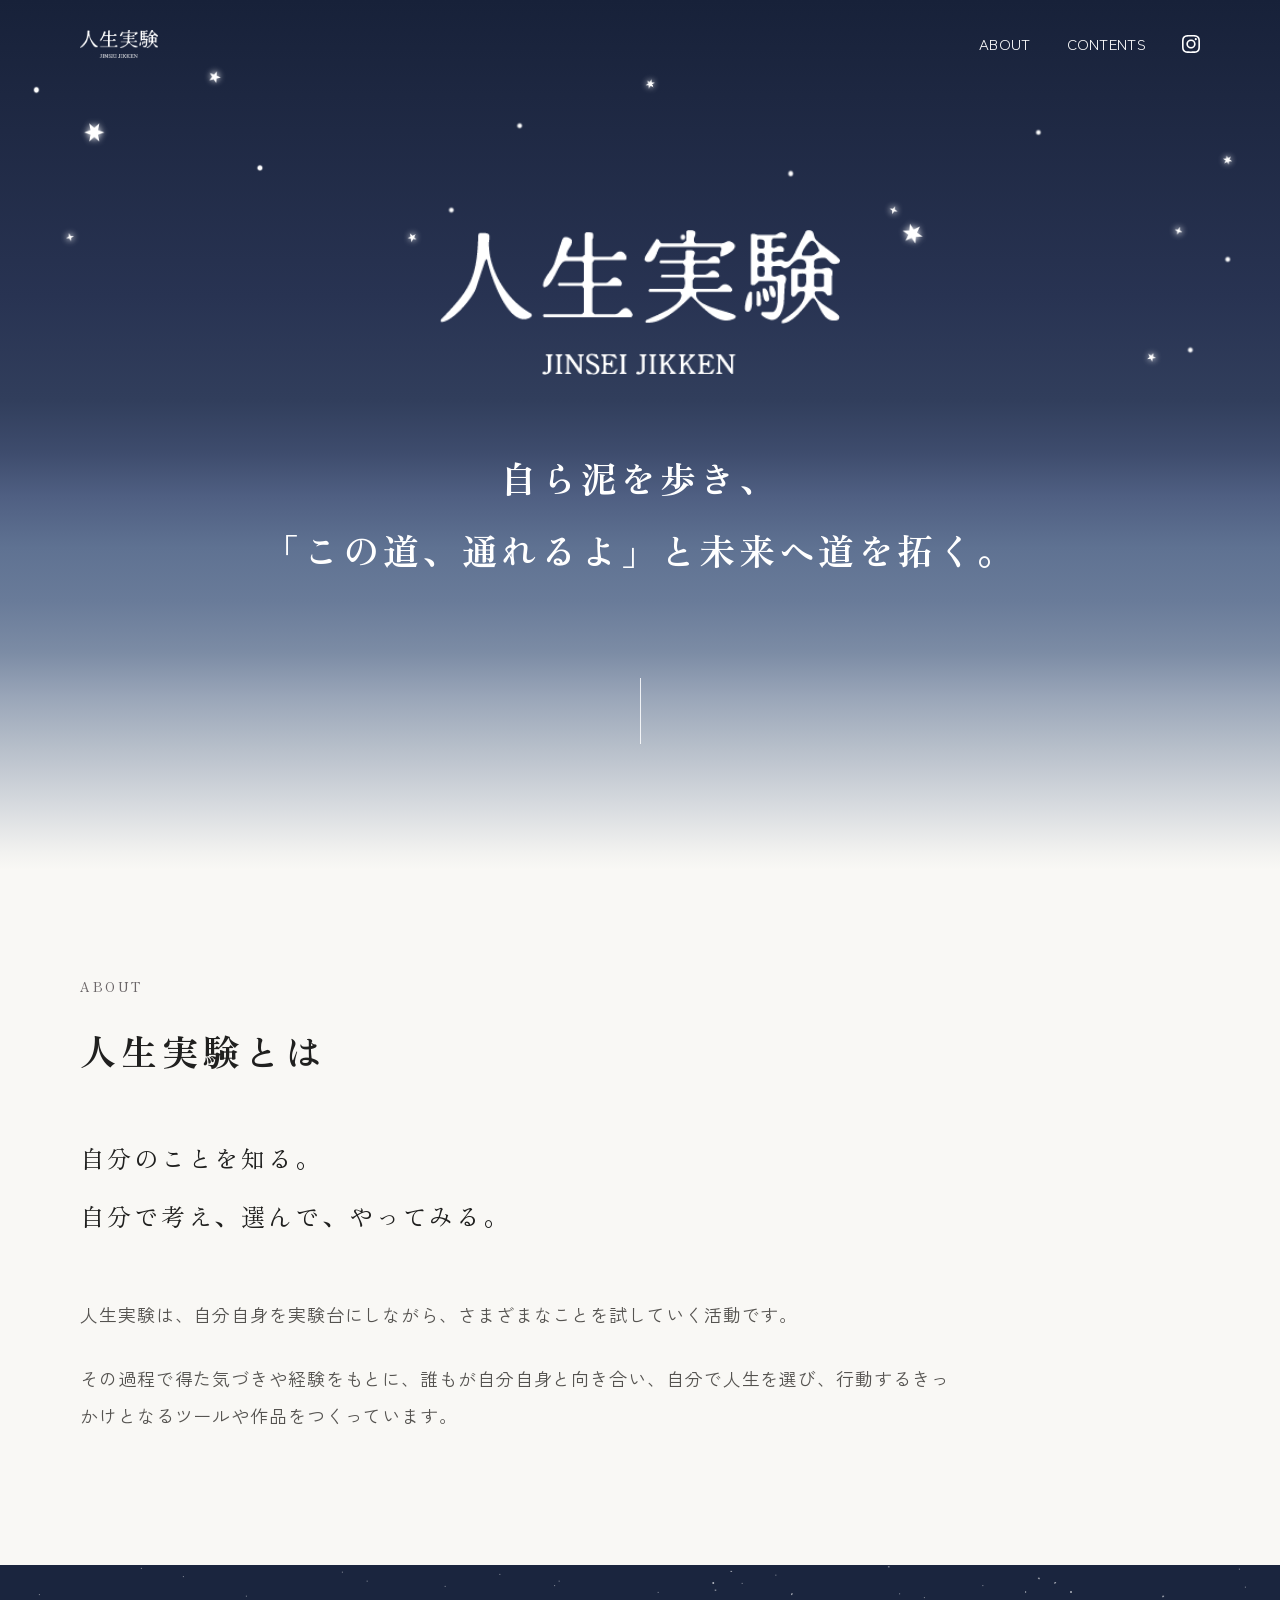
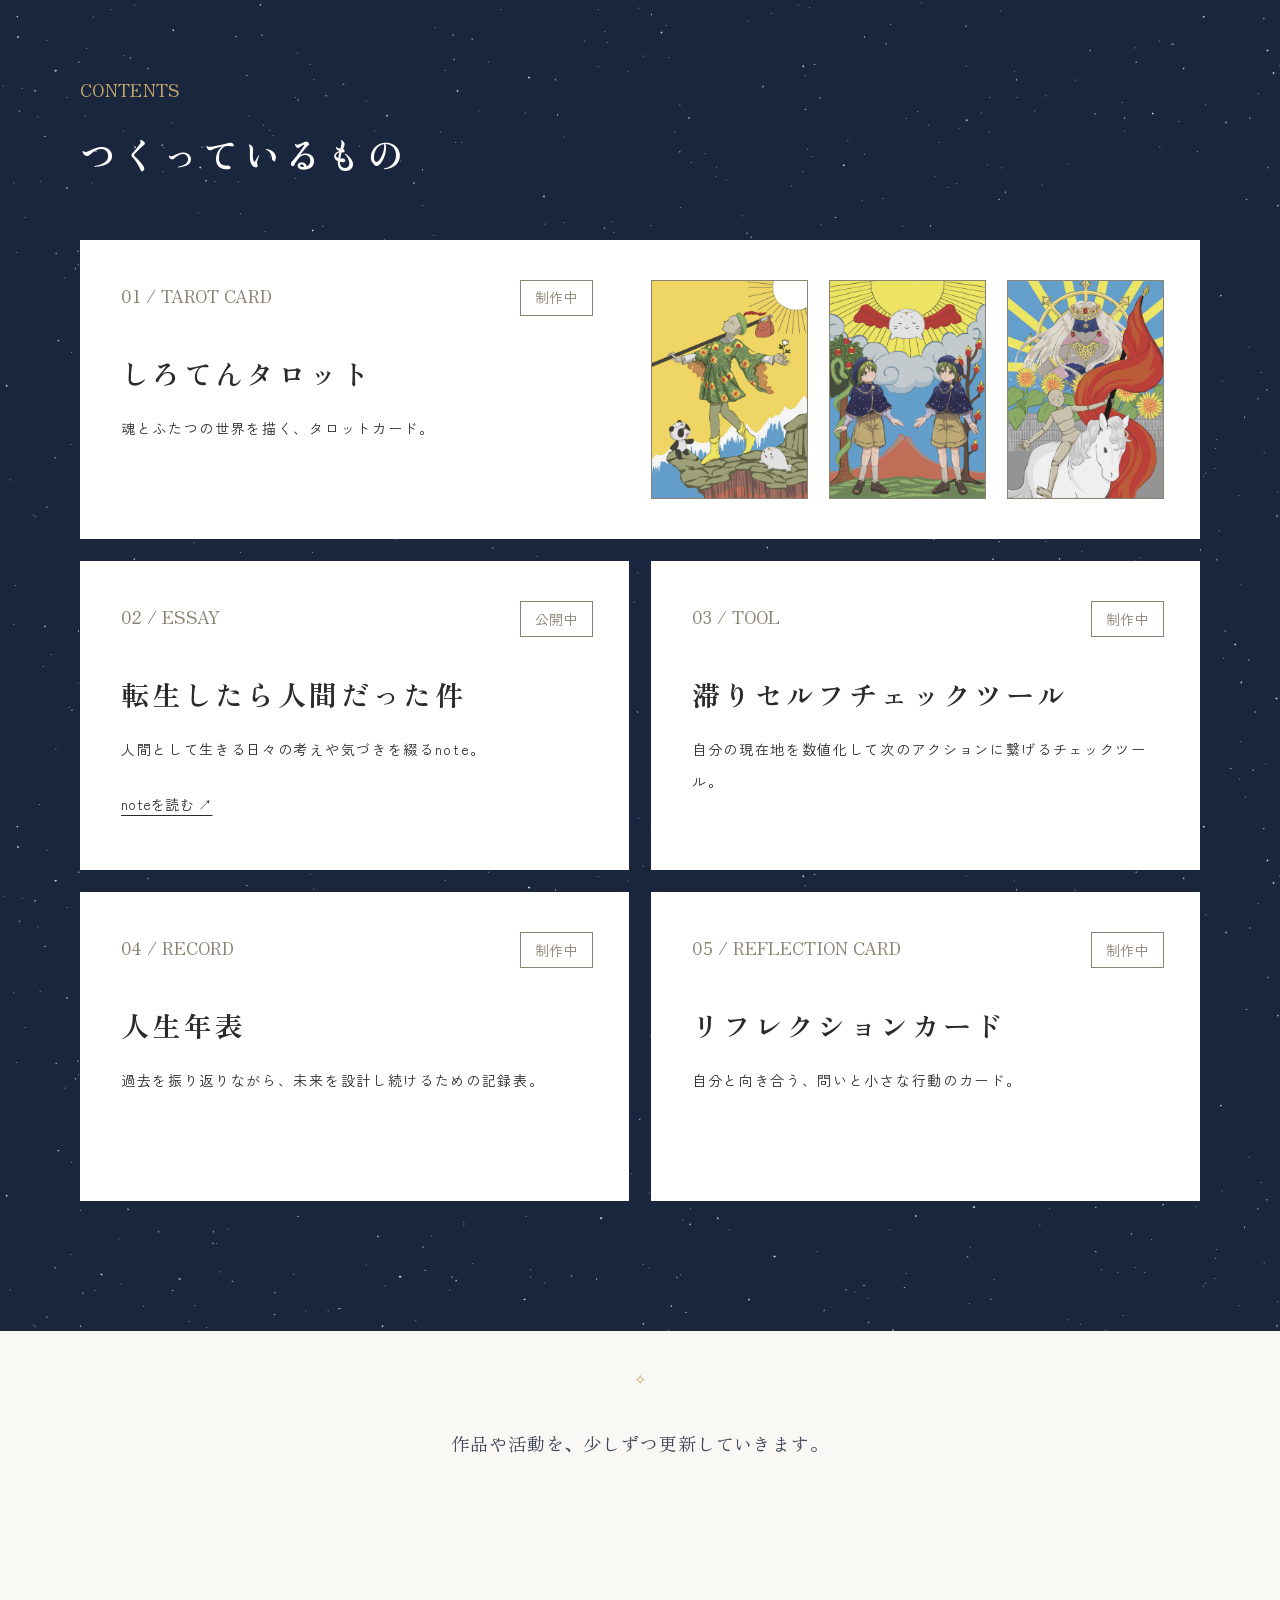
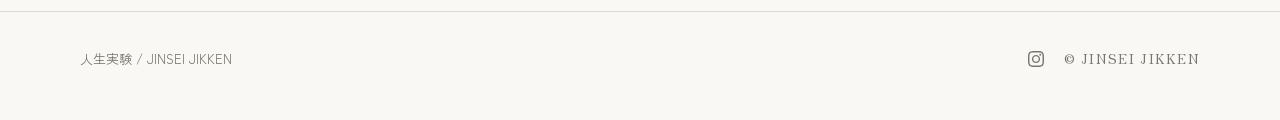
==== index.html @ 1bc79dfa "Add Instagram link to header nav and footer Co-Authored-By: Claude Opus 5.5 <noreply@anthropic.com>" ====
<!doctype html>
<html lang="ja">
<head>
  <meta charset="utf-8">
  <meta name="viewport" content="width=device-width, initial-scale=1">
  <meta name="description" content="人生実験。自ら泥を歩き、「この道、通れるよ」と未来へ道を拓く。自分自身を実験台に、人生を選び行動するきっかけとなる作品やツールを制作しています。">
  <meta name="theme-color" content="#172139">
  <title>人生実験 | JINSEI JIKKEN</title>
  <link rel="icon" type="image/png" href="assets/images/favicon.png">
  <link rel="preconnect" href="https://fonts.googleapis.com">
  <link rel="preconnect" href="https://fonts.gstatic.com" crossorigin>
  <link rel="stylesheet" href="https://fonts.googleapis.com/css2?family=Zen+Kaku+Gothic+New:wght@400;500&family=Zen+Old+Mincho:wght@400;500;600;700&display=swap">
  <link rel="stylesheet" href="assets/css/style.css">
</head>
<body>
  <!-- 1. HERO：星空背景・正式ロゴ・ミッション・ナビゲーション -->
  <header class="hero" id="top">
    <div class="wrap nav">
      <a class="brand" href="#top"><img src="assets/images/logo/jinseijikken-logo_w.png" alt="人生実験" width="367" height="133"></a>
      <nav class="navlinks" aria-label="メインナビゲーション">
        <a href="#about">ABOUT</a>
        <a href="#contents">CONTENTS</a>
        <a class="sns" href="https://www.instagram.com/jinsei_jikken/" target="_blank" rel="noopener noreferrer" aria-label="Instagram"><span class="sns-icon" aria-hidden="true"></span></a>
      </nav>
    </div>
    <div class="wrap hero-body">
      <img class="hero-logo" src="assets/images/logo/jinseijikken-logo_w.png" alt="人生実験 JINSEI JIKKEN" width="367" height="133">
      <h1 class="mission">自ら泥を歩き、<br><span class="nobr">「この道、通れるよ」と</span><span class="nobr">未来へ道を拓く。</span></h1>
      <span class="hero-mark" aria-hidden="true"></span>
    </div>
  </header>

  <main>
    <!-- 2. ABOUT -->
    <section id="about" class="section about">
      <div class="wrap">
        <p class="eyebrow">ABOUT</p>
        <h2 class="section-title">人生実験とは</h2>
        <div class="about-text">
          <p class="lead">自分のことを知る。<br>自分で考え、選んで、やってみる。</p>
          <p>人生実験は、自分自身を実験台にしながら、さまざまなことを試していく活動です。</p>
          <p>その過程で得た気づきや経験をもとに、誰もが自分自身と向き合い、自分で人生を選び、行動するきっかけとなるツールや作品をつくっています。</p>
        </div>
      </div>
    </section>

    <!-- 3. CONTENTS：作品5件 -->
    <section id="contents" class="section contents">
      <div class="wrap">
        <p class="eyebrow">CONTENTS</p>
        <h2 class="section-title">つくっているもの</h2>
        <div class="works">
          <article class="work feature">
            <div class="work-body">
              <div class="work-top"><span class="num">01 / TAROT CARD</span><span class="status">制作中</span></div>
              <h3>しろてんタロット</h3>
              <p>魂とふたつの世界を描く、タロットカード。</p>
            </div>
            <!-- タロット画像：未配置の画像は枠ごと非表示 -->
            <div class="tarot-gallery">
              <figure class="tarot"><img src="assets/images/tarot/tarot-01.webp" alt="しろてんタロット カード1" width="868" height="1213" loading="lazy" onerror="this.parentElement.hidden=true"></figure>
              <figure class="tarot"><img src="assets/images/tarot/tarot-02.webp" alt="しろてんタロット カード2" width="868" height="1213" loading="lazy" onerror="this.parentElement.hidden=true"></figure>
              <figure class="tarot"><img src="assets/images/tarot/tarot-03.webp" alt="しろてんタロット カード3" width="868" height="1213" loading="lazy" onerror="this.parentElement.hidden=true"></figure>
            </div>
          </article>
          <article class="work">
            <div class="work-top"><span class="num">02 / ESSAY</span><span class="status">公開中</span></div>
            <h3>転生したら人間だった件</h3>
            <p>人間として生きる日々の考えや気づきを綴るnote。</p>
            <a class="more" href="https://note.com/jinsei_jikken" target="_blank" rel="noopener noreferrer">noteを読む ↗</a>
          </article>
          <article class="work">
            <div class="work-top"><span class="num">03 / TOOL</span><span class="status">制作中</span></div>
            <h3>滞りセルフチェックツール</h3>
            <p>自分の現在地を数値化して次のアクションに繋げるチェックツール。</p>
          </article>
          <article class="work">
            <div class="work-top"><span class="num">04 / RECORD</span><span class="status">制作中</span></div>
            <h3>人生年表</h3>
            <p>過去を振り返りながら、未来を設計し続けるための記録表。</p>
          </article>
          <article class="work">
            <div class="work-top"><span class="num">05 / REFLECTION CARD</span><span class="status">制作中</span></div>
            <h3>リフレクションカード</h3>
            <p>自分と向き合う、問いと小さな行動のカード。</p>
          </article>
        </div>
      </div>
    </section>

    <!-- 4. END MESSAGE -->
    <section class="closing" aria-label="更新メッセージ">
      <div class="wrap">
        <span class="closing-mark" aria-hidden="true">✧</span>
        <p>作品や活動を、少しずつ更新していきます。</p>
      </div>
    </section>
  </main>

  <!-- 5. FOOTER -->
  <footer class="footer">
    <div class="wrap footer-inner">
      <span>人生実験 / JINSEI JIKKEN</span>
      <div class="footer-end">
        <a class="sns" href="https://www.instagram.com/jinsei_jikken/" target="_blank" rel="noopener noreferrer" aria-label="Instagram"><span class="sns-icon" aria-hidden="true"></span></a>
        <small>© JINSEI JIKKEN</small>
      </div>
    </div>
  </footer>
</body>
</html>
---- assets/css/style.css ----
/* =========================================================
   人生実験 / JINSEI JIKKEN
   デザインの正：docs/design-pc.png（1920px幅 @2x）
   PC版の寸法はカンプからの実測値
   ========================================================= */

:root {
  --ink: #20201f;
  --text: #2b2b2b;
  --body: #555350;
  --muted: #6b6668;
  --label: #8a8273;
  --gold: #c7aa6b;
  --line: #dcd9d2;
  --paper: #f9f8f5;
  --white: #fff;
  --night: #172139;
  --contents-bg: #1a253e;
  --serif: "Zen Old Mincho", "Yu Mincho", "YuMincho", "Hiragino Mincho ProN", serif;
  --sans: "Zen Kaku Gothic New", "Hiragino Kaku Gothic ProN", "Yu Gothic", "YuGothic", sans-serif;
  --roman: "Zen Old Mincho", Georgia, serif;
}

/* ---------- Base ---------- */
*, *::before, *::after { box-sizing: border-box; }
[hidden] { display: none !important; }
html { scroll-behavior: smooth; }
body {
  margin: 0;
  background: var(--paper);
  color: var(--ink);
  font-family: var(--sans);
  font-size: 16px;
  line-height: 1.95;
}
img { max-width: 100%; height: auto; }
a { color: inherit; }
a:focus-visible { outline: 2px solid #777; outline-offset: 5px; }
.wrap { width: min(100% - 48px, 1120px); margin-inline: auto; }
.nobr { display: inline-block; }

/* ---------- 1. HERO ---------- */
.hero {
  color: var(--white);
  background:
    url("../images/bg/stars-b.png") center 52px / max(95%, 1100px) auto no-repeat,
    linear-gradient(180deg,
      #172139 0%,
      #1d2741 11%,
      #283352 34%,
      #313e5c 46%,
      #3e4c6d 52%,
      #4f5f82 57%,
      #5f7292 63%,
      #697b99 69%,
      #7c8ca5 75%,
      #99a5b8 80%,
      #b7bfca 86%,
      #d4d8dd 92%,
      #f2f2f0 98%,
      var(--paper) 100%);
}
.hero a:focus-visible { outline-color: var(--white); }

.nav {
  display: flex;
  justify-content: space-between;
  align-items: center;
  gap: 16px;
  min-height: 88px;
}
.brand { display: block; line-height: 0; }
.brand img { width: 78px; }
.navlinks { display: flex; align-items: center; gap: 36px; }
.navlinks a {
  font-size: 15px;
  letter-spacing: .02em;
  text-decoration: none;
}
.navlinks a:hover { text-decoration: underline; text-underline-offset: 6px; }

/* Instagram：黒のグリフSVGをマスクにして文字色（currentColor）で塗る。未配置時は何も表示されない */
.sns { display: inline-flex; align-items: center; line-height: 0; }
.sns:hover { opacity: .65; }
.sns-icon {
  display: block;
  width: 18px;
  height: 18px;
  background-color: currentColor;
  -webkit-mask: url("../images/Instagram_Glyph_Black.svg") center / contain no-repeat;
  mask: url("../images/Instagram_Glyph_Black.svg") center / contain no-repeat;
}

.hero-body { text-align: center; padding: 142px 0 126px; }
.hero-logo {
  display: block;
  width: 400px;
  margin: 0 auto 66px;
}
.mission {
  margin: 0;
  font-family: var(--serif);
  font-size: 36px;
  font-weight: 700;
  line-height: 2;
  letter-spacing: .1em;
}
.hero-mark {
  display: block;
  width: 1px;
  height: 66px;
  margin: 93px auto 0;
  background: rgba(255, 255, 255, .85);
}

/* ---------- Section common ---------- */
.section-title {
  margin: 0;
  font-family: var(--serif);
  font-size: 36px;
  font-weight: 700;
  line-height: 1.5;
  letter-spacing: .14em;
}

/* ---------- 2. ABOUT ---------- */
.about { padding: 110px 0 131px; }
.about .eyebrow {
  margin: 0 0 30px;
  font-family: var(--roman);
  font-size: 13px;
  line-height: 1;
  letter-spacing: .2em;
  color: var(--muted);
}
.about-text { max-width: 880px; margin-top: 52px; }
.about-text p {
  margin: 0 0 27px;
  font-size: 18px;
  line-height: 2.05;
  letter-spacing: .05em;
  color: var(--body);
}
.about-text p:last-child { margin-bottom: 0; }
.about-text .lead {
  margin-bottom: 52px;
  font-family: var(--serif);
  font-size: 24px;
  line-height: 2.4;
  letter-spacing: .12em;
  color: var(--ink);
}

/* ---------- 3. CONTENTS ---------- */
.contents {
  padding: 116px 0 130px;
  color: var(--white);
  background: url("../images/bg/stars.png") left top / 1440px auto repeat, var(--contents-bg);
}
.contents .eyebrow {
  margin: 0 0 28px;
  font-family: var(--roman);
  font-size: 17px;
  line-height: 1;
  letter-spacing: .02em;
  color: var(--gold);
}
.works {
  display: grid;
  grid-template-columns: repeat(2, minmax(0, 1fr));
  gap: 22px;
  margin-top: 60px;
}
.work {
  display: flex;
  flex-direction: column;
  align-items: flex-start;
  min-height: 309px;
  padding: 40px 36px 40px 41px;
  background: var(--white);
  color: var(--text);
}
.work-top {
  display: flex;
  justify-content: space-between;
  align-items: flex-start;
  gap: 12px;
  width: 100%;
}
.num {
  padding-top: 4px;
  font-family: var(--roman);
  font-size: 17px;
  line-height: 1.4;
  color: var(--label);
}
.status {
  flex-shrink: 0;
  display: inline-flex;
  align-items: center;
  justify-content: center;
  width: 73px;
  height: 36px;
  border: 1px solid var(--label);
  font-size: 14px;
  letter-spacing: .04em;
  color: var(--label);
}
.work h3 {
  margin: 36px 0 18px;
  font-family: var(--serif);
  font-size: 28px;
  font-weight: 700;
  line-height: 1.5;
  letter-spacing: .12em;
  color: var(--text);
}
.work p {
  margin: 0;
  font-size: 14px;
  line-height: 2.3;
  letter-spacing: .12em;
}
.work .more {
  display: inline-block;
  margin-top: 26px;
  font-size: 14px;
  letter-spacing: .02em;
  text-underline-offset: 5px;
}
.work .more:hover { opacity: .65; }

/* 01 しろてんタロット：テキスト＋タロット3枚 */
.work.feature {
  grid-column: 1 / -1;
  flex-direction: row;
  align-items: flex-start;
  gap: 58px;
  min-height: 0;
}
.work-body { flex: 1 1 auto; min-width: 0; max-width: 472px; }
.tarot-gallery {
  display: grid;
  grid-template-columns: repeat(3, 157px);
  gap: 21px;
  margin-left: auto;
}
.tarot-gallery:not(:has(.tarot:not([hidden]))) { display: none; }
.tarot { margin: 0; }
.tarot img {
  display: block;
  width: 100%;
  aspect-ratio: 868 / 1213;
  object-fit: cover;
  border: 1px solid var(--label);
}

/* ---------- 4. END MESSAGE ---------- */
.closing { padding: 40px 0 150px; text-align: center; }
.closing-mark {
  display: block;
  font-size: 15px;
  line-height: 1;
  color: var(--gold);
}
.closing p {
  margin: 40px 0 0;
  font-family: var(--serif);
  font-size: 18px;
  letter-spacing: .05em;
  color: #3f4356;
}

/* ---------- 5. FOOTER ---------- */
.footer { padding: 34px 0 48px; border-top: 1px solid var(--line); }
.footer-inner {
  display: flex;
  justify-content: space-between;
  align-items: center;
  gap: 15px;
  font-size: 13px;
  color: #7a766f;
}
.footer-inner small {
  font-family: var(--roman);
  font-size: inherit;
  letter-spacing: .1em;
}
.footer-end { display: flex; align-items: center; gap: 20px; }
.footer-end .sns-icon { width: 16px; height: 16px; }

/* ---------- Tablet ---------- */
@media (max-width: 1000px) {
  .hero-body { padding: 110px 0 100px; }
  .hero-logo { width: 340px; margin-bottom: 52px; }
  .mission { font-size: 28px; }
  .hero-mark { margin-top: 70px; }
  .work { padding: 34px 30px; }
  .num { font-size: 15px; }
  .work h3 { font-size: 21px; letter-spacing: .06em; }
  .work.feature { flex-direction: column; gap: 32px; }
  .work-body { max-width: none; width: 100%; }
  .tarot-gallery {
    grid-template-columns: repeat(3, minmax(0, 1fr));
    width: 100%;
    max-width: 520px;
    margin-left: 0;
  }
}

/* ---------- Smartphone ---------- */
@media (max-width: 640px) {
  body { font-size: 15px; }
  .wrap { width: min(100% - 36px, 1120px); }
  .nav { min-height: 68px; }
  .brand img { width: 66px; }
  .navlinks { gap: 20px; }
  .navlinks a { font-size: 13px; }
  .hero { background-size: 760px auto, auto; background-position: center 36px, 0 0; }
  .hero-body { padding: 72px 0 80px; }
  .hero-logo { width: min(260px, 72%); margin-bottom: 40px; }
  .mission { font-size: 19px; line-height: 2.1; letter-spacing: .1em; }
  .hero-mark { height: 52px; margin-top: 48px; }
  .section-title { font-size: 26px; letter-spacing: .1em; }
  .about { padding: 76px 0 96px; }
  .about .eyebrow { margin-bottom: 20px; }
  .about-text { margin-top: 40px; }
  .about-text p { font-size: 15px; letter-spacing: .06em; }
  .about-text .lead { margin-bottom: 36px; font-size: 18px; line-height: 2.2; letter-spacing: .08em; }
  .contents { padding: 76px 0 88px; background-size: 960px auto, auto; }
  .contents .eyebrow { margin-bottom: 20px; font-size: 15px; }
  .works { grid-template-columns: 1fr; gap: 16px; margin-top: 40px; }
  .work { min-height: 0; padding: 28px 24px 32px; }
  .num { font-size: 15px; }
  .status { width: 64px; height: 32px; font-size: 13px; }
  .work h3 { margin: 26px 0 12px; font-size: 21px; letter-spacing: .06em; }
  .work p { font-size: 13px; line-height: 2.1; letter-spacing: .06em; }
  .work.feature { gap: 24px; }
  .tarot-gallery { gap: 10px; max-width: none; }
  .closing { padding: 36px 0 96px; }
  .closing p { margin-top: 28px; font-size: 16px; }
  .footer { padding: 26px 0 36px; }
  .footer-inner { flex-direction: column; align-items: flex-start; gap: 4px; font-size: 12px; }}

@media (prefers-reduced-motion: reduce) {
  html { scroll-behavior: auto; }
}
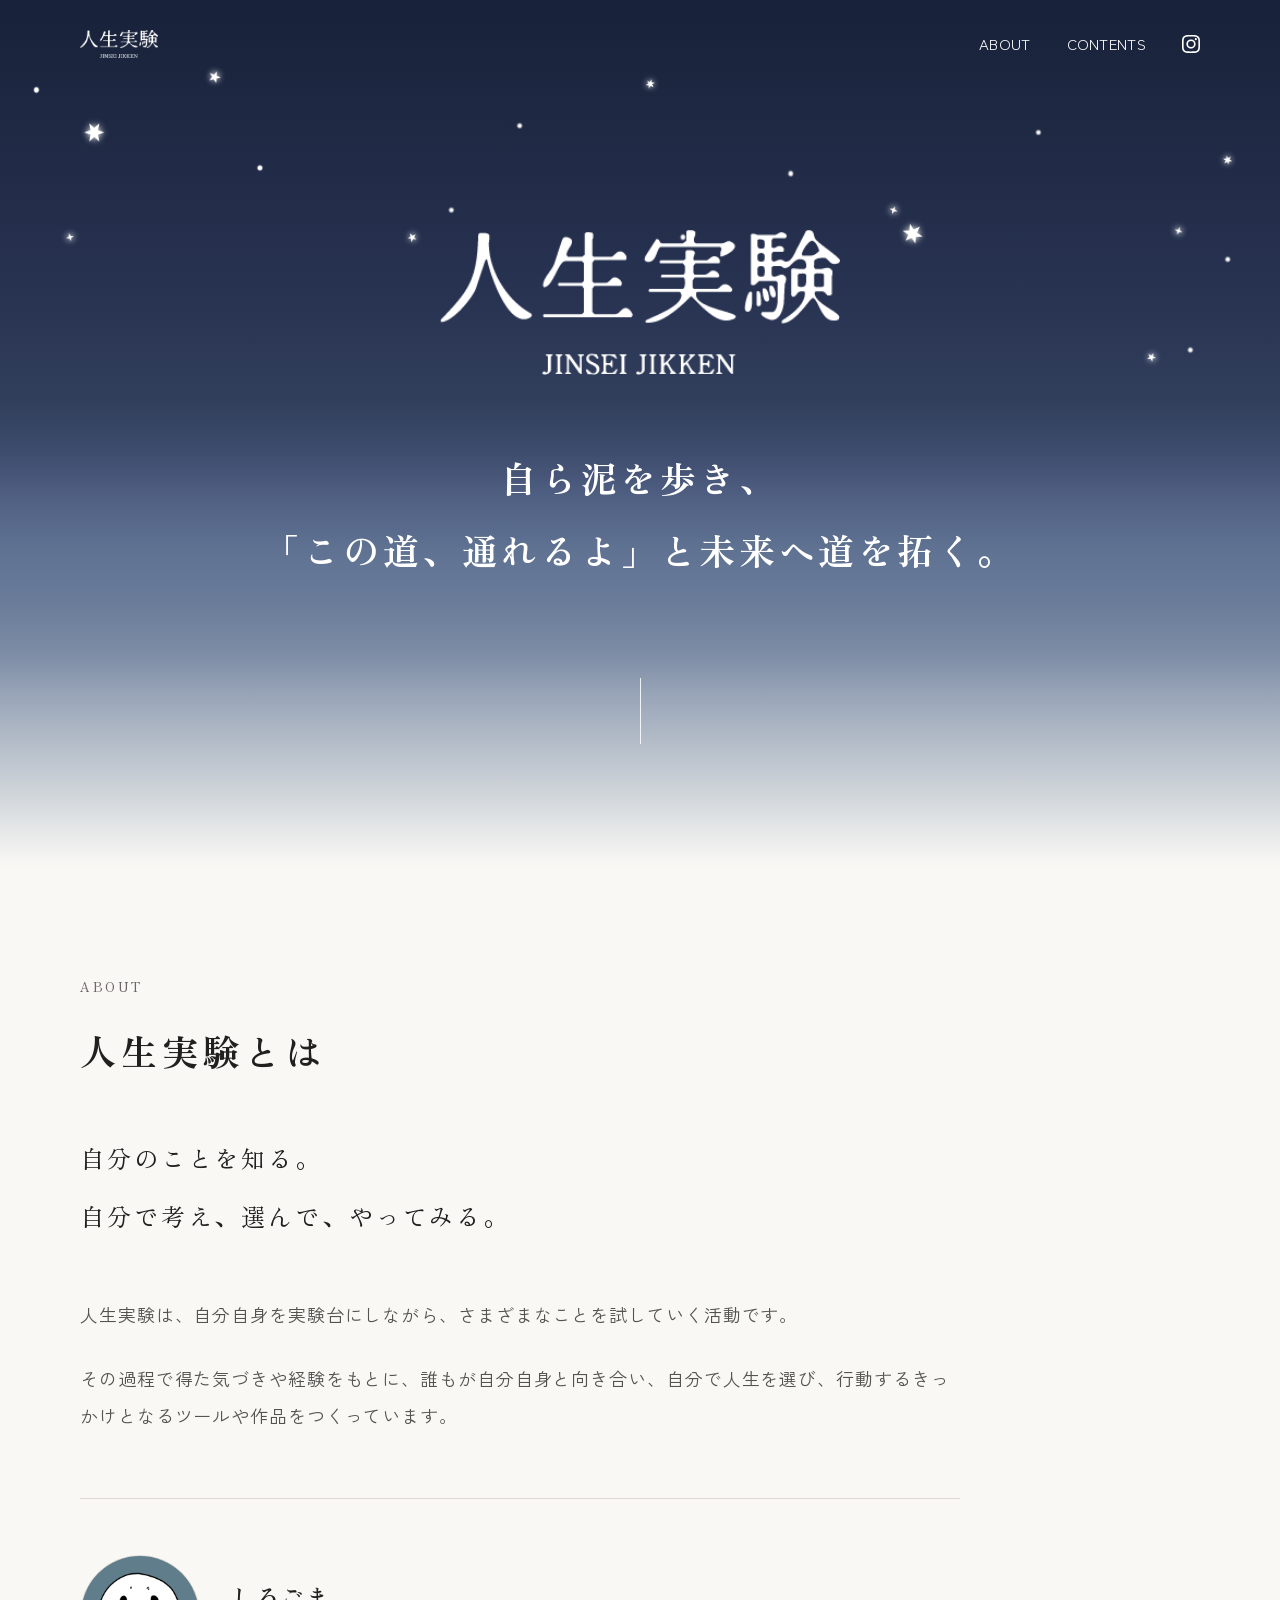
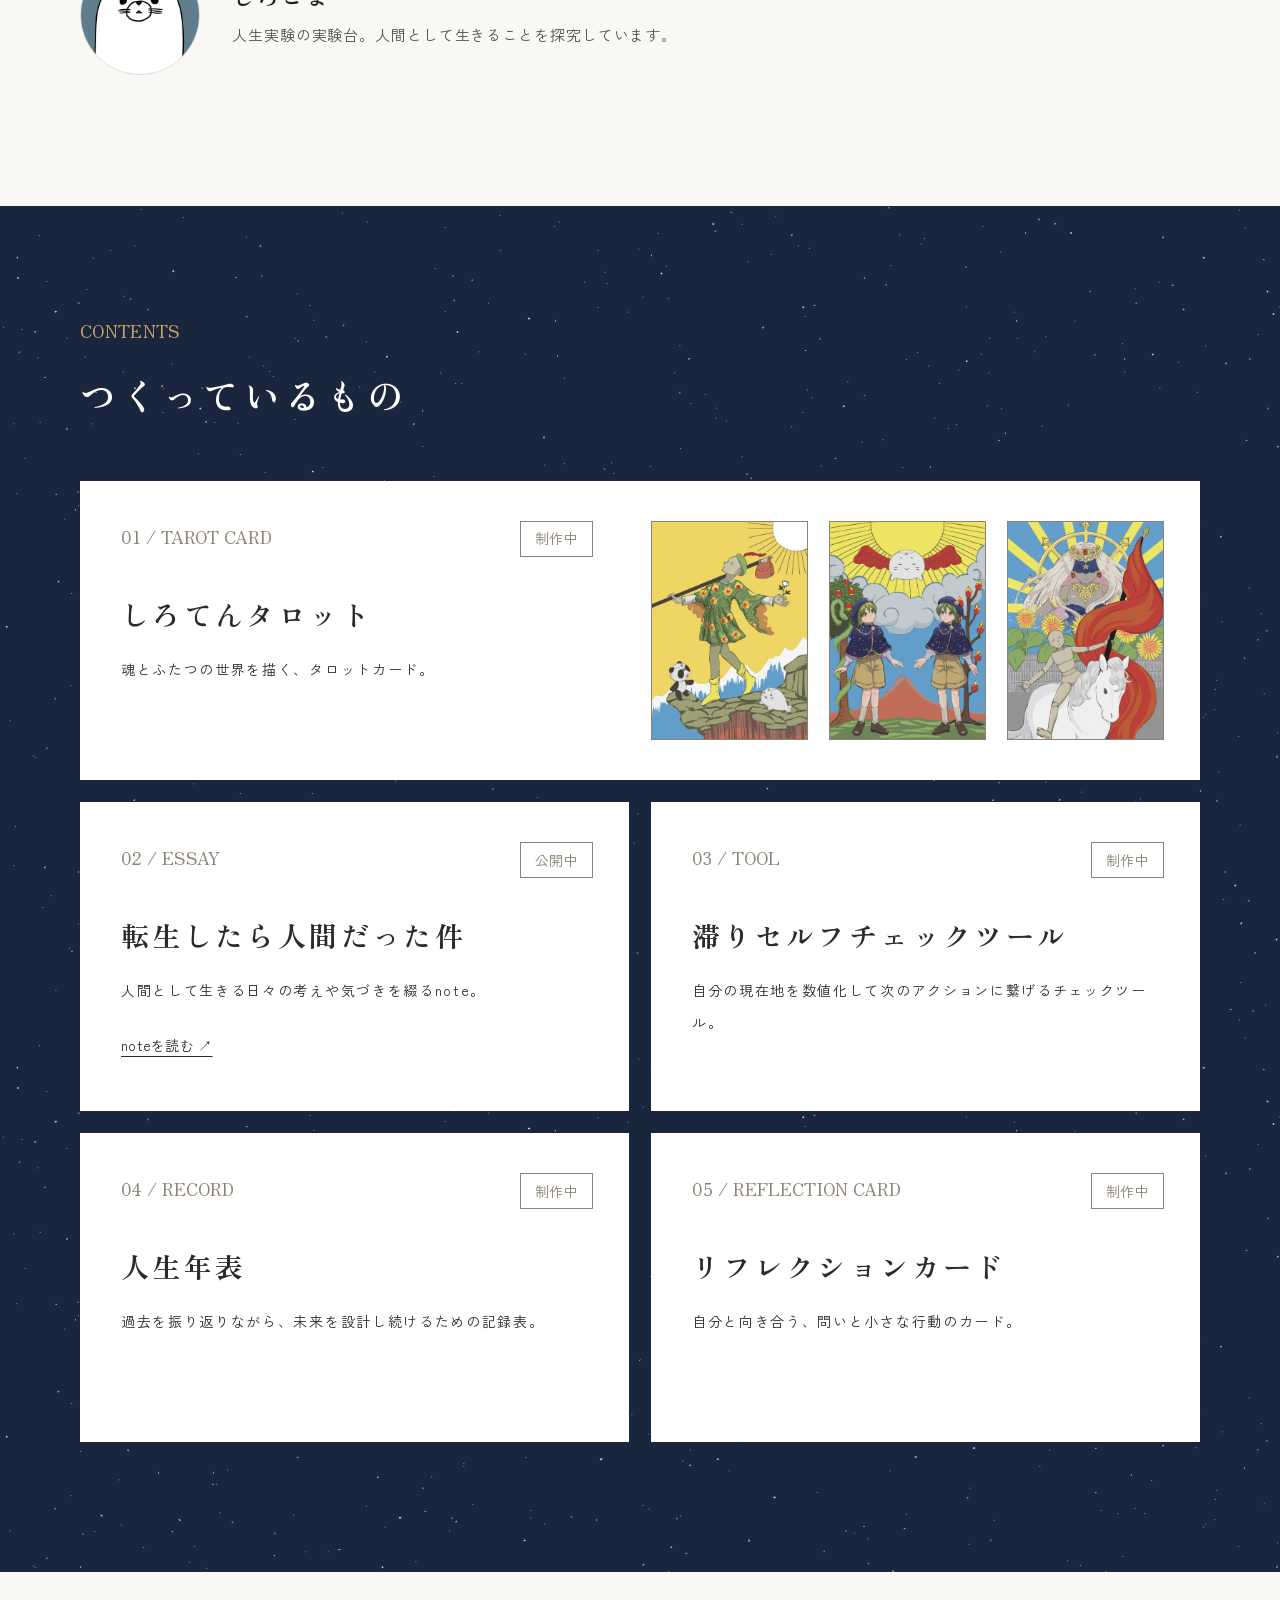
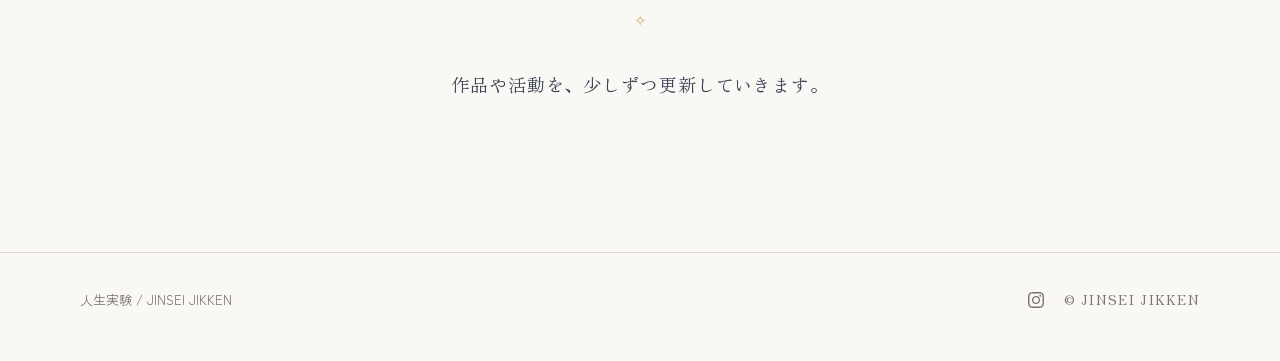
==== commit 5356a527: "Add profile (shirogoma) below ABOUT text Co-Authored-By: Claude Opus 5.5 <noreply@anthropic.com>" ====
--- a/index.html
+++ b/index.html
@@ -40,6 +40,14 @@
           <p class="lead">自分のことを知る。<br>自分で考え、選んで、やってみる。</p>
           <p>人生実験は、自分自身を実験台にしながら、さまざまなことを試していく活動です。</p>
           <p>その過程で得た気づきや経験をもとに、誰もが自分自身と向き合い、自分で人生を選び、行動するきっかけとなるツールや作品をつくっています。</p>
+        </div>
+        <!-- プロフィール：画像が未配置の場合は画像だけ非表示 -->
+        <div class="profile">
+          <img class="profile-icon" src="assets/images/profile/shirogoma.jpg" alt="しろごま（白いアザラシのイラスト）" width="1368" height="1368" loading="lazy" onerror="this.hidden=true">
+          <div class="profile-body">
+            <p class="profile-name">しろごま</p>
+            <p class="profile-text">人生実験の実験台。人間として生きることを探究しています。</p>
+          </div>
         </div>
       </div>
     </section>
--- a/assets/css/style.css
+++ b/assets/css/style.css
@@ -151,6 +151,42 @@
   color: var(--ink);
 }
 
+/* プロフィール（カンプ外の追加要素。ABOUT本文の下に区切り線を挟んで配置） */
+.profile {
+  display: flex;
+  align-items: center;
+  gap: 32px;
+  max-width: 880px;
+  margin-top: 64px;
+  padding-top: 56px;
+  border-top: 1px solid var(--line);
+}
+.profile-icon {
+  flex-shrink: 0;
+  width: 120px;
+  height: 120px;
+  border: 1px solid var(--line);
+  border-radius: 50%;
+  object-fit: cover;
+  object-position: center 30%;
+}
+.profile-name {
+  margin: 0 0 8px;
+  font-family: var(--serif);
+  font-size: 22px;
+  font-weight: 700;
+  line-height: 1.5;
+  letter-spacing: .12em;
+  color: var(--ink);
+}
+.profile-text {
+  margin: 0;
+  font-size: 15px;
+  line-height: 2;
+  letter-spacing: .06em;
+  color: var(--body);
+}
+
 /* ---------- 3. CONTENTS ---------- */
 .contents {
   padding: 116px 0 130px;
@@ -327,6 +363,10 @@
   .about-text { margin-top: 40px; }
   .about-text p { font-size: 15px; letter-spacing: .06em; }
   .about-text .lead { margin-bottom: 36px; font-size: 18px; line-height: 2.2; letter-spacing: .08em; }
+  .profile { gap: 20px; margin-top: 48px; padding-top: 40px; }
+  .profile-icon { width: 88px; height: 88px; }
+  .profile-name { font-size: 18px; }
+  .profile-text { font-size: 14px; letter-spacing: .04em; }
   .contents { padding: 76px 0 88px; background-size: 960px auto, auto; }
   .contents .eyebrow { margin-bottom: 20px; font-size: 15px; }
   .works { grid-template-columns: 1fr; gap: 16px; margin-top: 40px; }
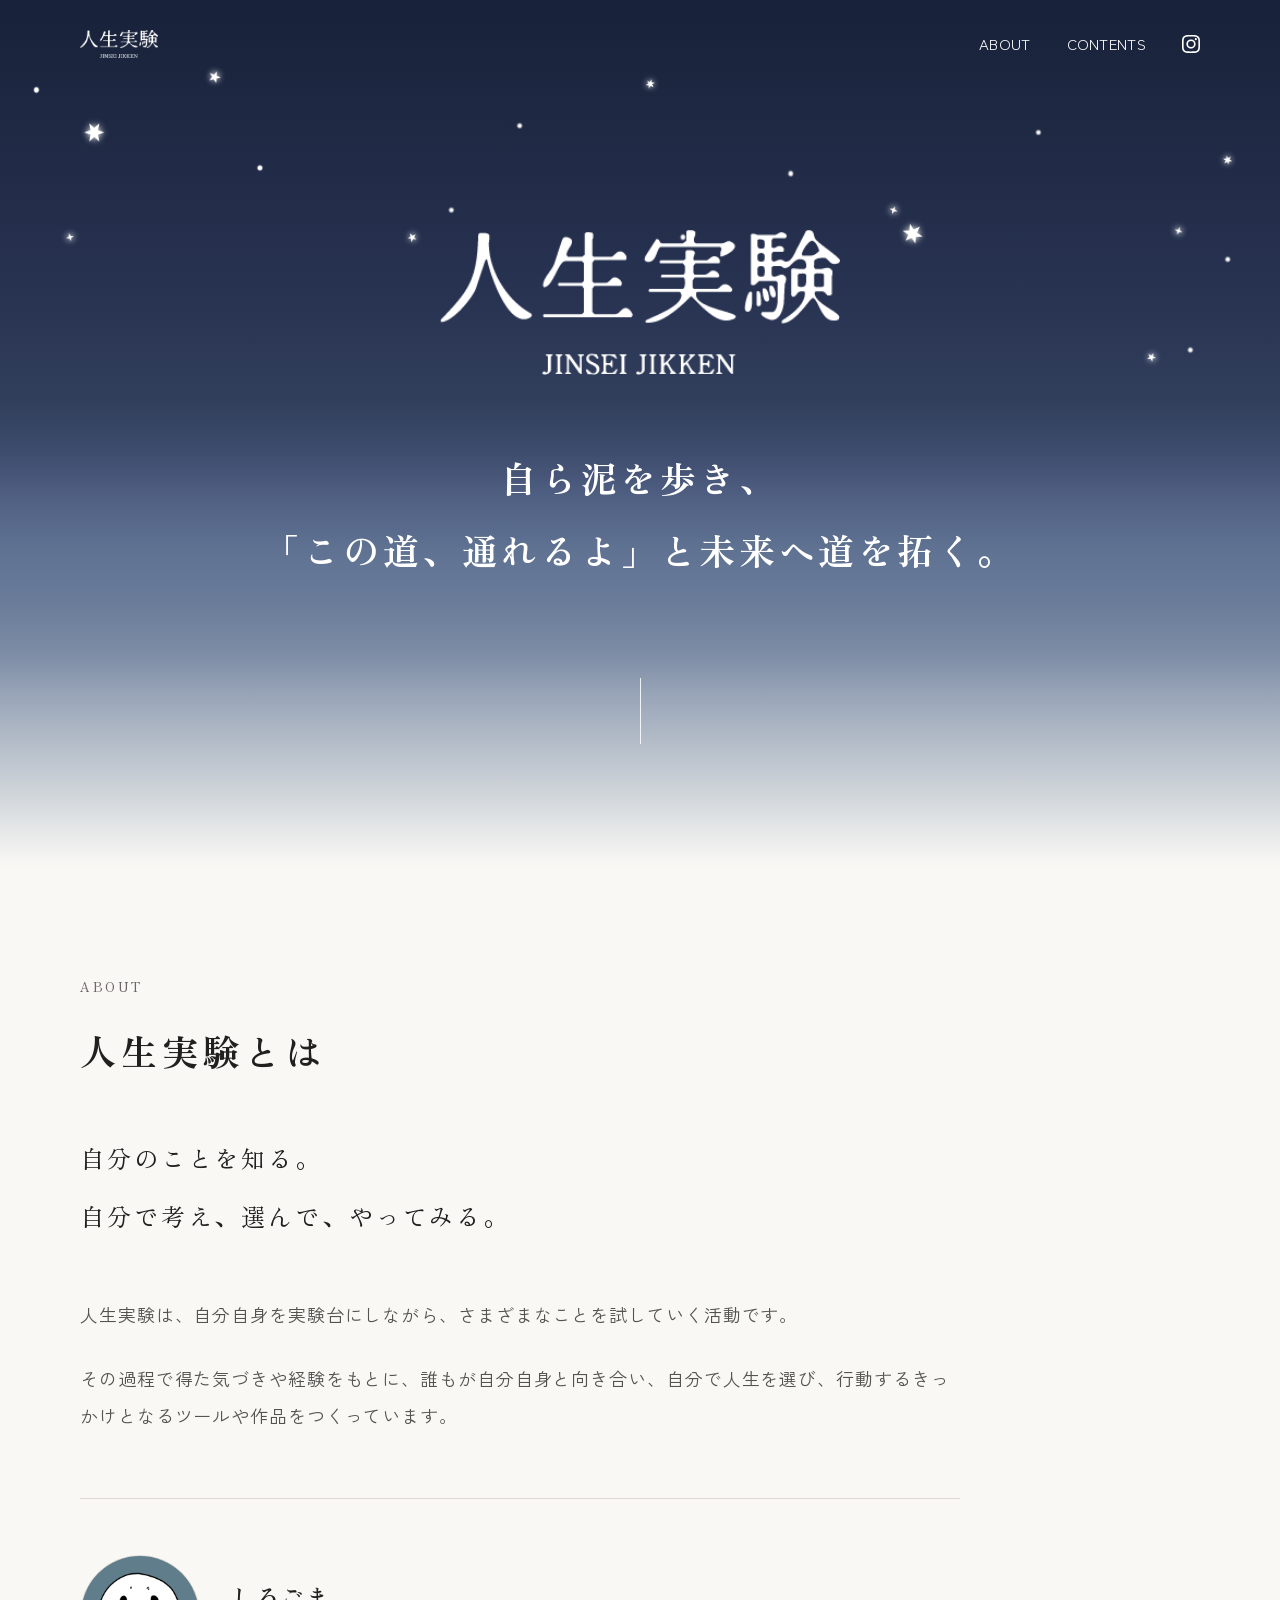
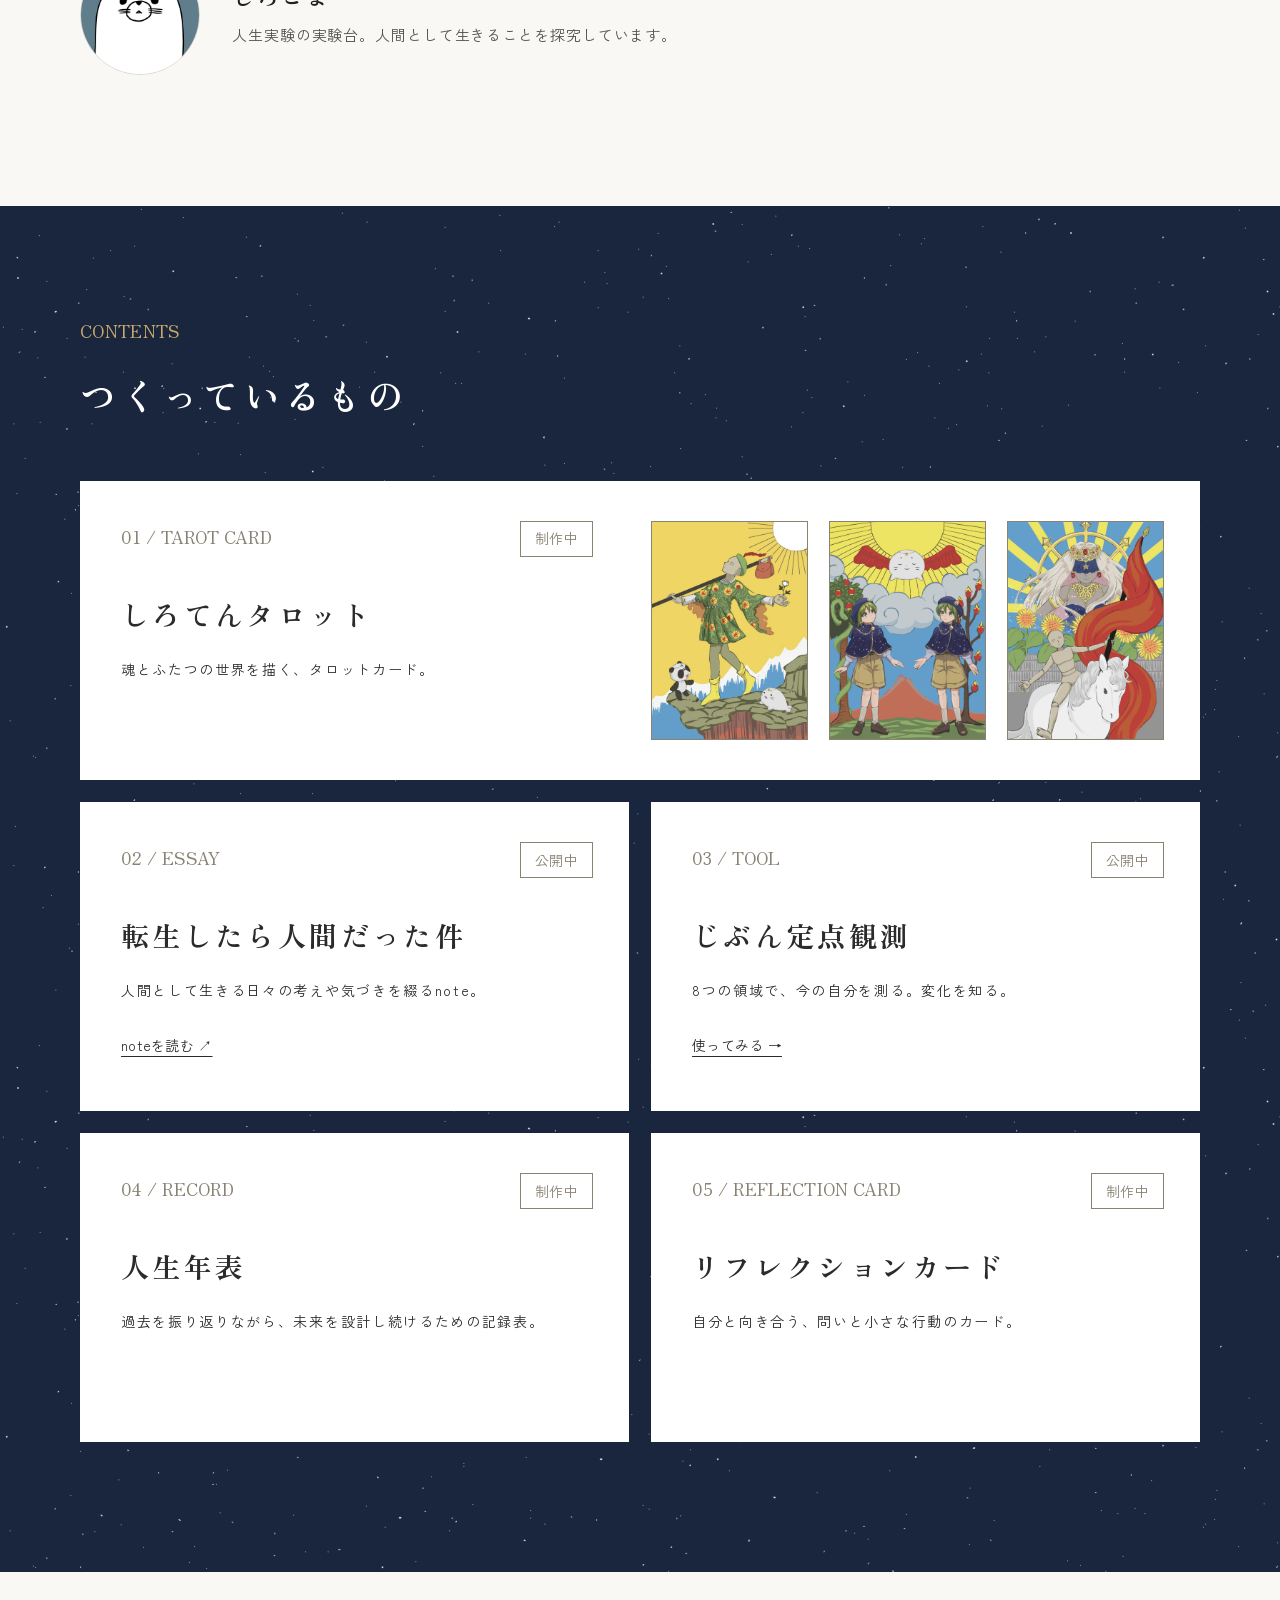
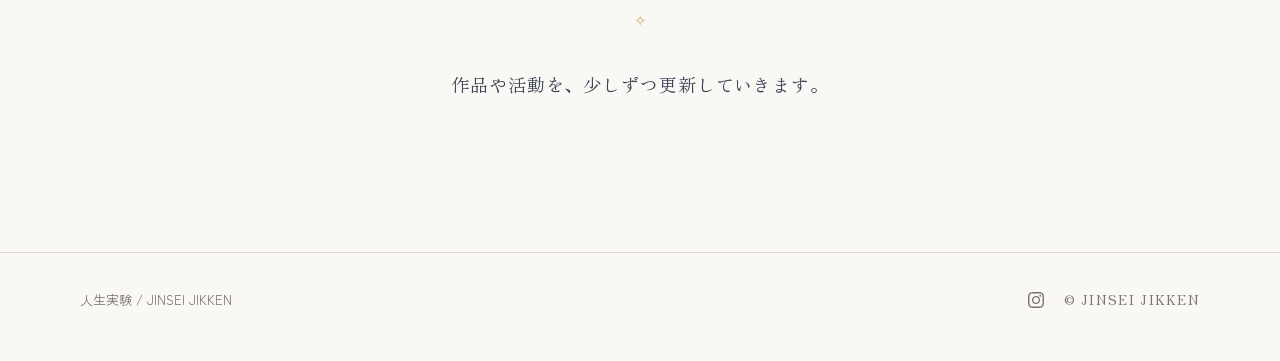
==== commit 7e79cf2b: "Rename work 03 to じぶん定点観測 and link to the published tool Co-Authored-By: Claude Opus 5.5 <noreply@an" ====
--- a/index.html
+++ b/index.html
@@ -78,9 +78,10 @@
             <a class="more" href="https://note.com/jinsei_jikken" target="_blank" rel="noopener noreferrer">noteを読む ↗</a>
           </article>
           <article class="work">
-            <div class="work-top"><span class="num">03 / TOOL</span><span class="status">制作中</span></div>
-            <h3>滞りセルフチェックツール</h3>
-            <p>自分の現在地を数値化して次のアクションに繋げるチェックツール。</p>
+            <div class="work-top"><span class="num">03 / TOOL</span><span class="status">公開中</span></div>
+            <h3>じぶん定点観測</h3>
+            <p>8つの領域で、今の自分を測る。変化を知る。</p>
+            <a class="more" href="jibun-teiten/">使ってみる →</a>
           </article>
           <article class="work">
             <div class="work-top"><span class="num">04 / RECORD</span><span class="status">制作中</span></div>
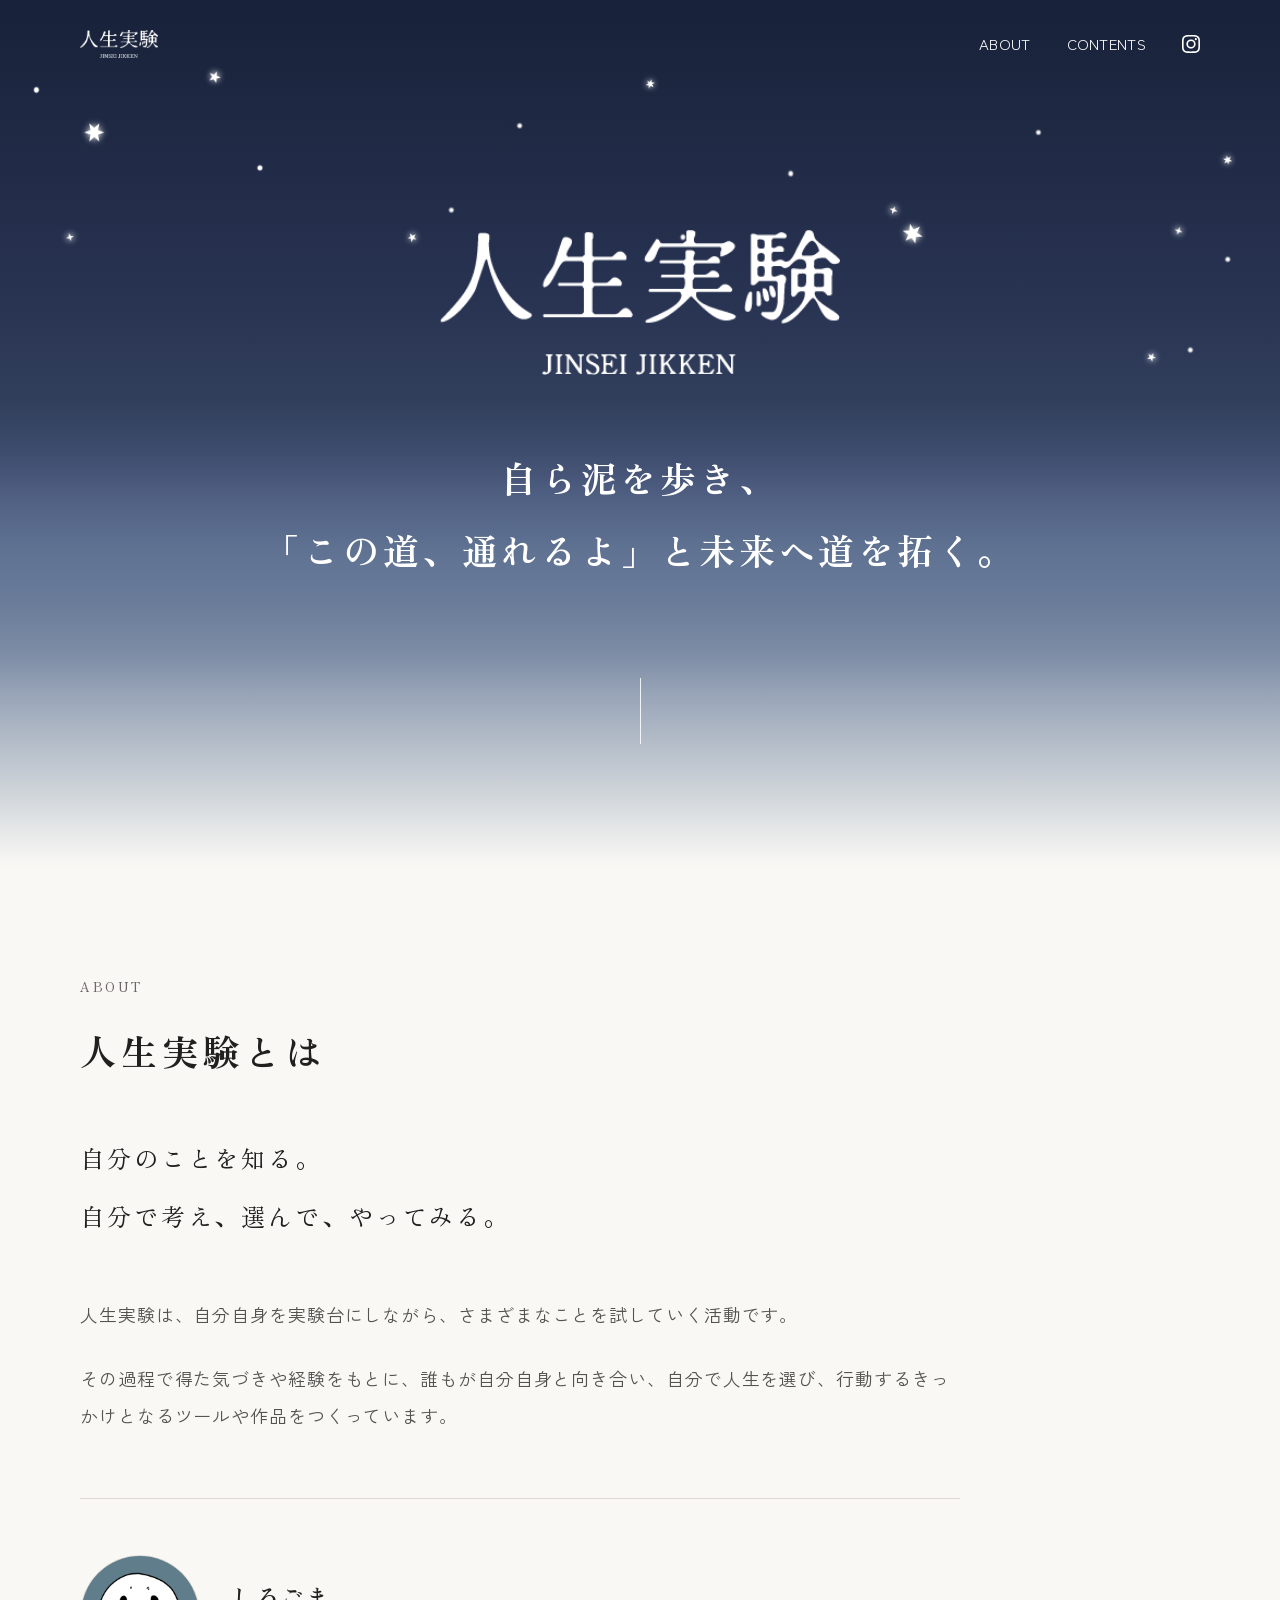
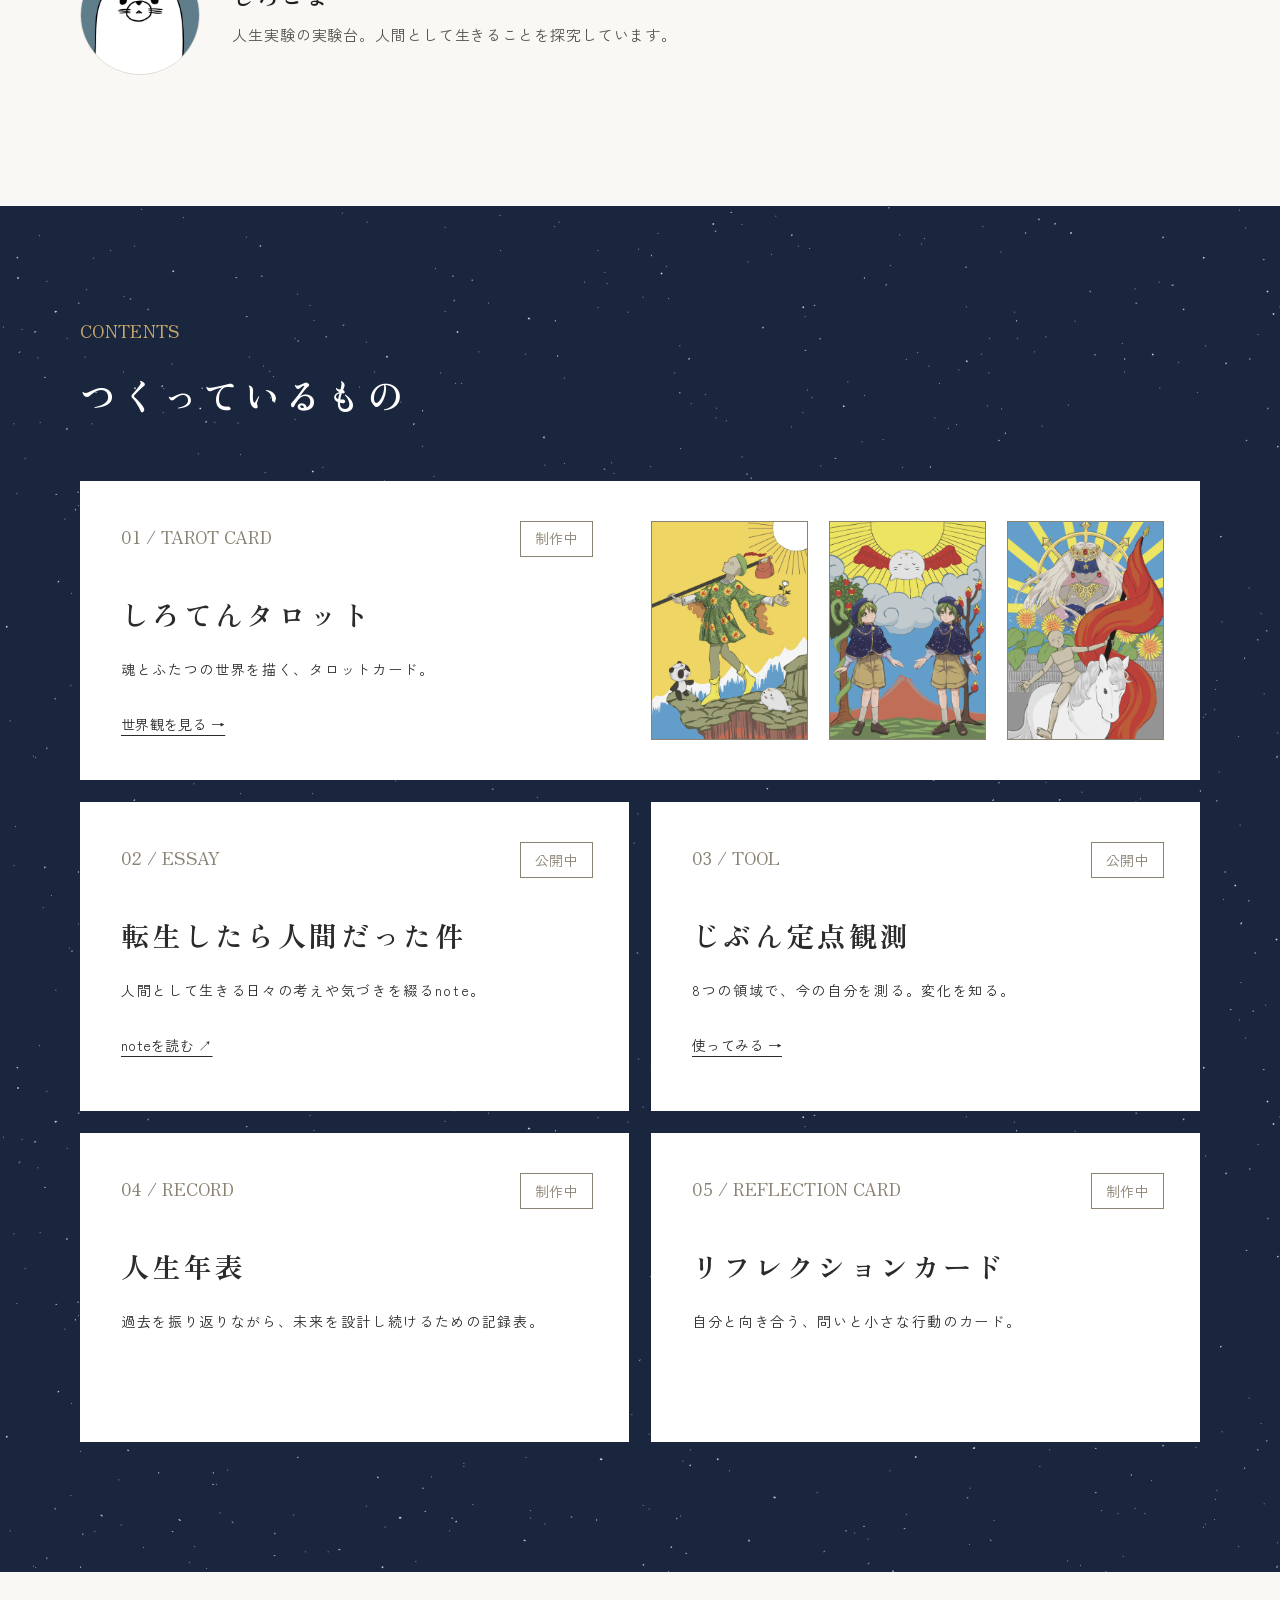
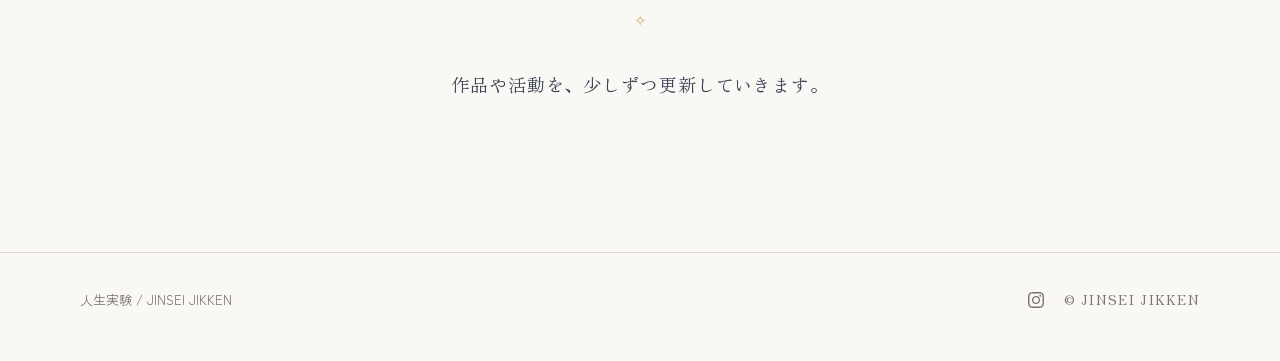
==== commit e3c65487: "Add しろてんタロット page with story, characters and making-of Co-Authored-By: Claude Opus 5.5 <noreply@anth" ====
--- a/index.html
+++ b/index.html
@@ -63,6 +63,7 @@
               <div class="work-top"><span class="num">01 / TAROT CARD</span><span class="status">制作中</span></div>
               <h3>しろてんタロット</h3>
               <p>魂とふたつの世界を描く、タロットカード。</p>
+              <a class="more" href="shiroten/">世界観を見る →</a>
             </div>
             <!-- タロット画像：未配置の画像は枠ごと非表示 -->
             <div class="tarot-gallery">
--- a/assets/css/style.css
+++ b/assets/css/style.css
@@ -325,8 +325,172 @@
 .footer-end { display: flex; align-items: center; gap: 20px; }
 .footer-end .sns-icon { width: 16px; height: 16px; }
 
+/* =========================================================
+   作品ページ：しろてんタロット（shiroten/index.html）
+   カンプ外のページ。トップと同じ配色・書体・部品で構成
+   ========================================================= */
+.subhero {
+  color: var(--white);
+  background:
+    url("../images/bg/stars-b.png") center 40px / max(95%, 1100px) auto no-repeat,
+    var(--night);
+}
+.subhero a:focus-visible { outline-color: var(--white); }
+.subhero-body { padding: 72px 0 96px; }
+.subhero-num {
+  display: flex;
+  align-items: center;
+  gap: 18px;
+  margin: 0;
+  font-family: var(--roman);
+  font-size: 17px;
+  letter-spacing: .04em;
+  color: var(--gold);
+}
+.subhero-num .status { border-color: rgba(255, 255, 255, .6); color: rgba(255, 255, 255, .85); }
+.subhero-title {
+  margin: 22px 0 0;
+  font-family: var(--serif);
+  font-size: 44px;
+  font-weight: 700;
+  line-height: 1.5;
+  letter-spacing: .14em;
+}
+.subhero-lead {
+  margin: 18px 0 0;
+  font-family: var(--serif);
+  font-size: 18px;
+  letter-spacing: .1em;
+  opacity: .9;
+}
+
+.shiroten-gallery { padding: 80px 0 0; }
+.shiroten-gallery .tarot-gallery {
+  grid-template-columns: repeat(3, minmax(0, 220px));
+  justify-content: center;
+  gap: 28px;
+  margin: 0 auto;
+}
+
+.story { padding: 96px 0 110px; }
+.story .eyebrow,
+.beings .eyebrow {
+  margin: 0 0 28px;
+  font-family: var(--roman);
+  font-size: 13px;
+  line-height: 1;
+  letter-spacing: .2em;
+  color: var(--muted);
+}
+.story-body {
+  display: grid;
+  grid-template-columns: minmax(0, 1fr) 200px;
+  gap: 64px;
+  align-items: center;
+  max-width: 900px;
+  margin-top: 52px;
+}
+.story-text { max-width: 720px; }
+.story-figure { margin: 0; text-align: center; }
+.story-figure img { display: block; width: 100%; height: auto; }
+.story-figure figcaption {
+  display: inline-block;
+  margin-top: 18px;
+  padding: 4px 18px;
+  border: 1px solid var(--gold);
+  border-radius: 999px;
+  font-family: var(--serif);
+  font-size: 14px;
+  letter-spacing: .12em;
+  color: var(--ink);
+}
+.story-text p {
+  margin: 0 0 20px;
+  font-family: var(--serif);
+  font-size: 18px;
+  line-height: 2.1;
+  letter-spacing: .08em;
+  color: #3f4356;
+  /* 文節の切れ目で折り返し、行末に1〜2文字だけ残らないようにする（対応ブラウザのみ。非対応でも通常の折り返し） */
+  word-break: auto-phrase;
+  text-wrap: pretty;
+}
+.story-text .story-end { margin: 40px 0 0; color: var(--ink); }
+.making { padding-bottom: 40px; }
+.making-text { margin-top: 52px; }
+
+.beings {
+  padding: 100px 0 110px;
+  color: var(--white);
+  background: url("../images/bg/stars.png") left top / 1440px auto repeat, var(--contents-bg);
+}
+.beings .eyebrow { color: var(--gold); }
+.being-list,
+.zodiac-list { margin: 0; padding: 0; list-style: none; }
+.being-list {
+  display: grid;
+  grid-template-columns: repeat(3, minmax(0, 200px));
+  gap: 32px;
+  margin-top: 48px;
+}
+.being { text-align: center; }
+.being-icon {
+  position: relative;
+  display: grid;
+  place-items: center;
+  width: 150px;
+  height: 150px;
+  margin: 0 auto;
+  overflow: hidden;
+  border: 2px solid var(--gold);
+  border-radius: 50%;
+  background: rgba(255, 255, 255, .05);
+}
+/* 画像が無いときに見える✦（画像があれば上に重なって隠れる） */
+.being-icon::before { content: "✦"; font-size: 30px; color: var(--gold); opacity: .7; }
+.being-icon img { position: absolute; inset: 0; width: 100%; height: 100%; object-fit: cover; }
+.being-name {
+  display: inline-block;
+  margin-top: 16px;
+  padding: 6px 20px;
+  border: 1px solid rgba(199, 170, 107, .7);
+  border-radius: 999px;
+  font-family: var(--serif);
+  font-size: 16px;
+  letter-spacing: .1em;
+}
+.beings-sub {
+  margin: 72px 0 0;
+  font-family: var(--serif);
+  font-size: 22px;
+  font-weight: 700;
+  letter-spacing: .12em;
+}
+.zodiac-list { display: grid; grid-template-columns: repeat(6, minmax(0, 1fr)); gap: 32px 16px; margin-top: 36px; }
+.zodiac { text-align: center; }
+.zodiac .being-icon { width: 112px; height: 112px; }
+.zodiac .being-icon::before { font-size: 22px; }
+.zodiac-name {
+  display: flex;
+  justify-content: center;
+  align-items: center;
+  gap: 6px;
+  margin-top: 12px;
+  font-family: var(--serif);
+  font-size: 15px;
+  letter-spacing: .08em;
+}
+.zodiac-mark { font-size: 17px; line-height: 1; color: var(--gold); }
+
+.back-top { padding: 64px 0 80px; }
+.back-top a { font-family: var(--serif); font-size: 15px; letter-spacing: .06em; text-underline-offset: 6px; }
+.back-top a:hover { opacity: .65; }
+
 /* ---------- Tablet ---------- */
 @media (max-width: 1000px) {
+  .subhero-title { font-size: 36px; }
+  .story-body { grid-template-columns: minmax(0, 1fr) 160px; gap: 40px; }
+  .zodiac-list { grid-template-columns: repeat(4, minmax(0, 1fr)); }
   .hero-body { padding: 110px 0 100px; }
   .hero-logo { width: 340px; margin-bottom: 52px; }
   .mission { font-size: 28px; }
@@ -380,7 +544,36 @@
   .closing { padding: 36px 0 96px; }
   .closing p { margin-top: 28px; font-size: 16px; }
   .footer { padding: 26px 0 36px; }
-  .footer-inner { flex-direction: column; align-items: flex-start; gap: 4px; font-size: 12px; }}
+  .footer-inner { flex-direction: column; align-items: flex-start; gap: 4px; font-size: 12px; }
+  /* 作品ページ：しろてんタロット */
+  .subhero { background-size: 760px auto, auto; background-position: center 30px, 0 0; }
+  .subhero-body { padding: 48px 0 64px; }
+  .subhero-num { font-size: 15px; gap: 14px; }
+  .subhero-title { font-size: 28px; letter-spacing: .1em; }
+  .subhero-lead { font-size: 15px; letter-spacing: .06em; }
+  .shiroten-gallery { padding-top: 48px; }
+  .shiroten-gallery .tarot-gallery { gap: 10px; }
+  .story { padding: 72px 0 80px; }
+  .story-body { grid-template-columns: 1fr; gap: 40px; margin-top: 40px; }
+  .story-figure { width: 140px; margin: 0 auto; }
+  .story-figure figcaption { font-size: 13px; }
+  .story-text p { font-size: 15px; line-height: 2; letter-spacing: .04em; margin-bottom: 16px; }
+  .story-text .story-end { margin-top: 32px; }
+  .making { padding-bottom: 24px; }
+  .making-text { margin-top: 40px; }
+  .beings { padding: 72px 0 80px; background-size: 960px auto, auto; }
+  .being-list { grid-template-columns: repeat(3, minmax(0, 1fr)); gap: 12px; margin-top: 32px; }
+  .being-icon { width: 92px; height: 92px; }
+  .being-icon::before { font-size: 22px; }
+  .being-name { margin-top: 10px; padding: 0; border: 0; font-size: 13px; letter-spacing: .04em; }
+  .beings-sub { margin-top: 52px; font-size: 18px; }
+  .zodiac-list { grid-template-columns: repeat(3, minmax(0, 1fr)); gap: 24px 12px; margin-top: 28px; }
+  .zodiac .being-icon { width: 84px; height: 84px; }
+  .zodiac .being-icon::before { font-size: 18px; }
+  .zodiac-name { margin-top: 8px; font-size: 13px; letter-spacing: .04em; gap: 4px; }
+  .zodiac-mark { font-size: 14px; }
+  .back-top { padding: 48px 0 64px; }
+}
 
 @media (prefers-reduced-motion: reduce) {
   html { scroll-behavior: auto; }
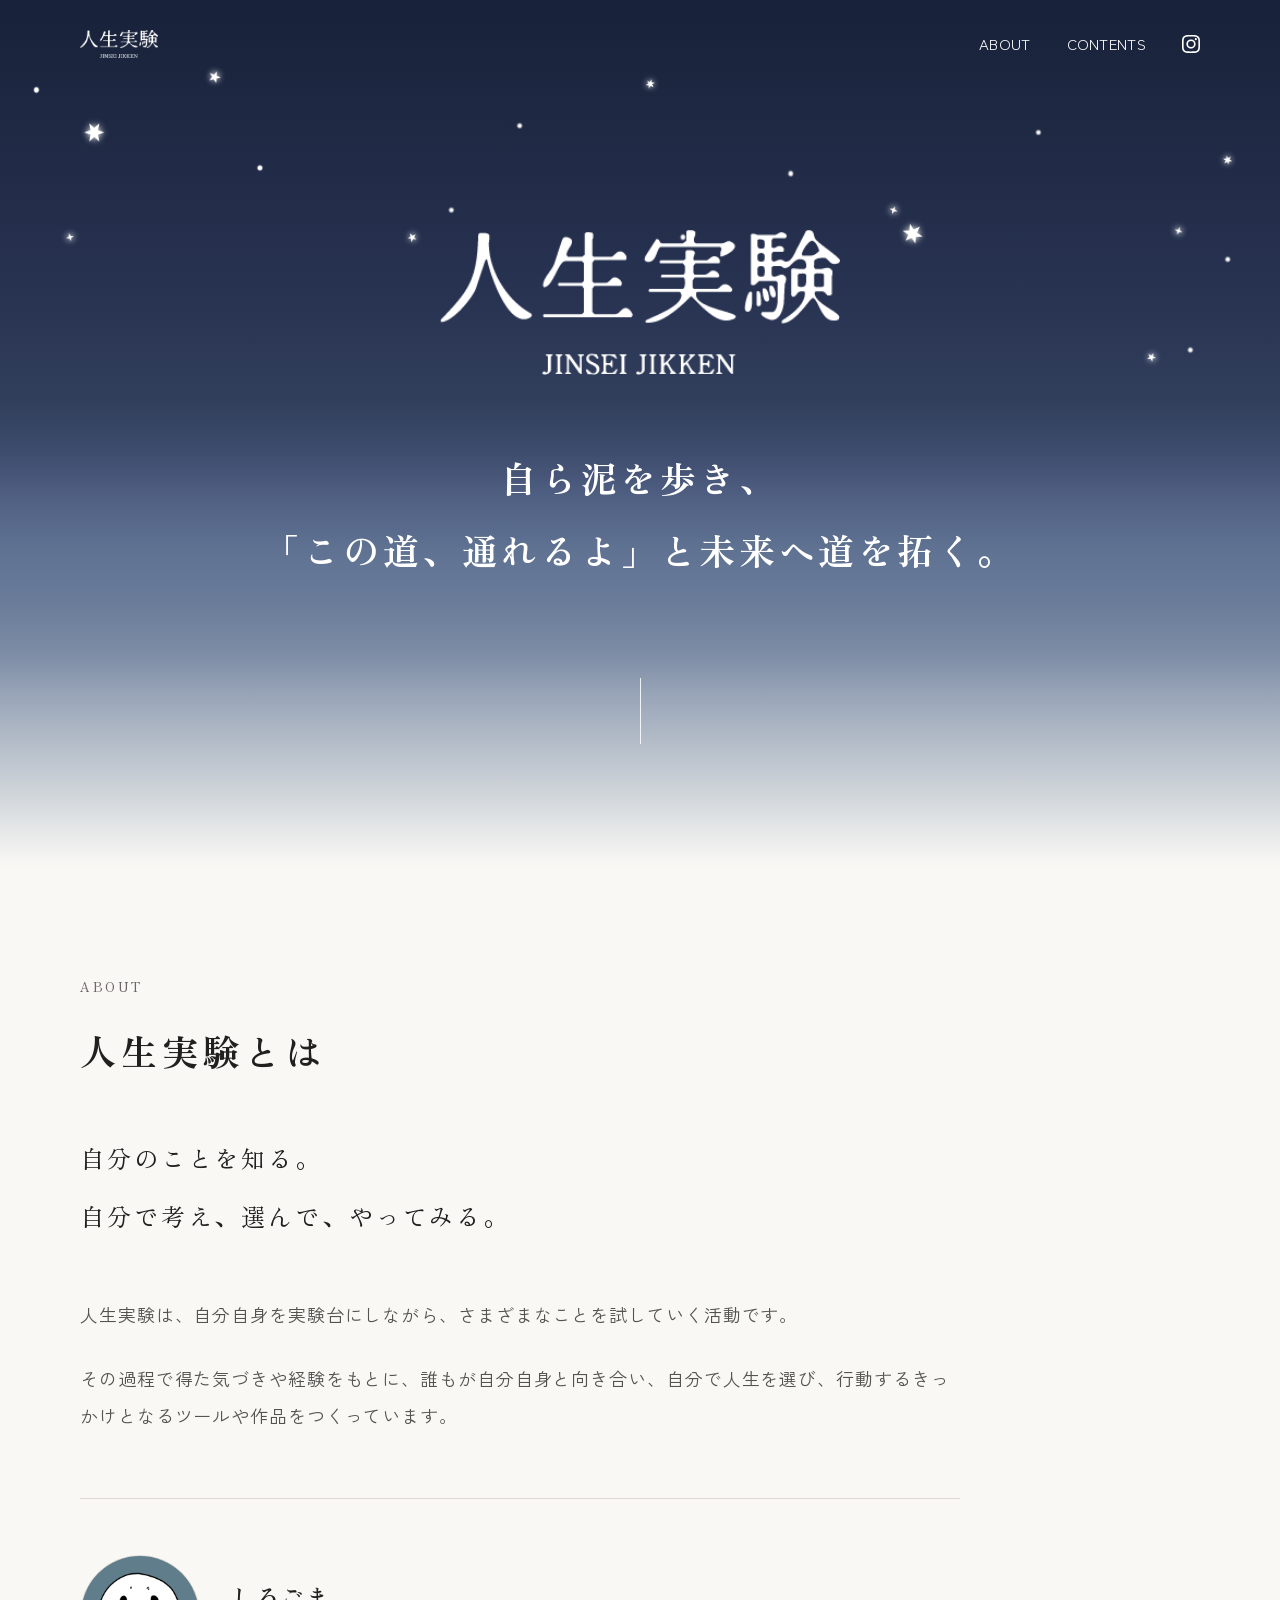
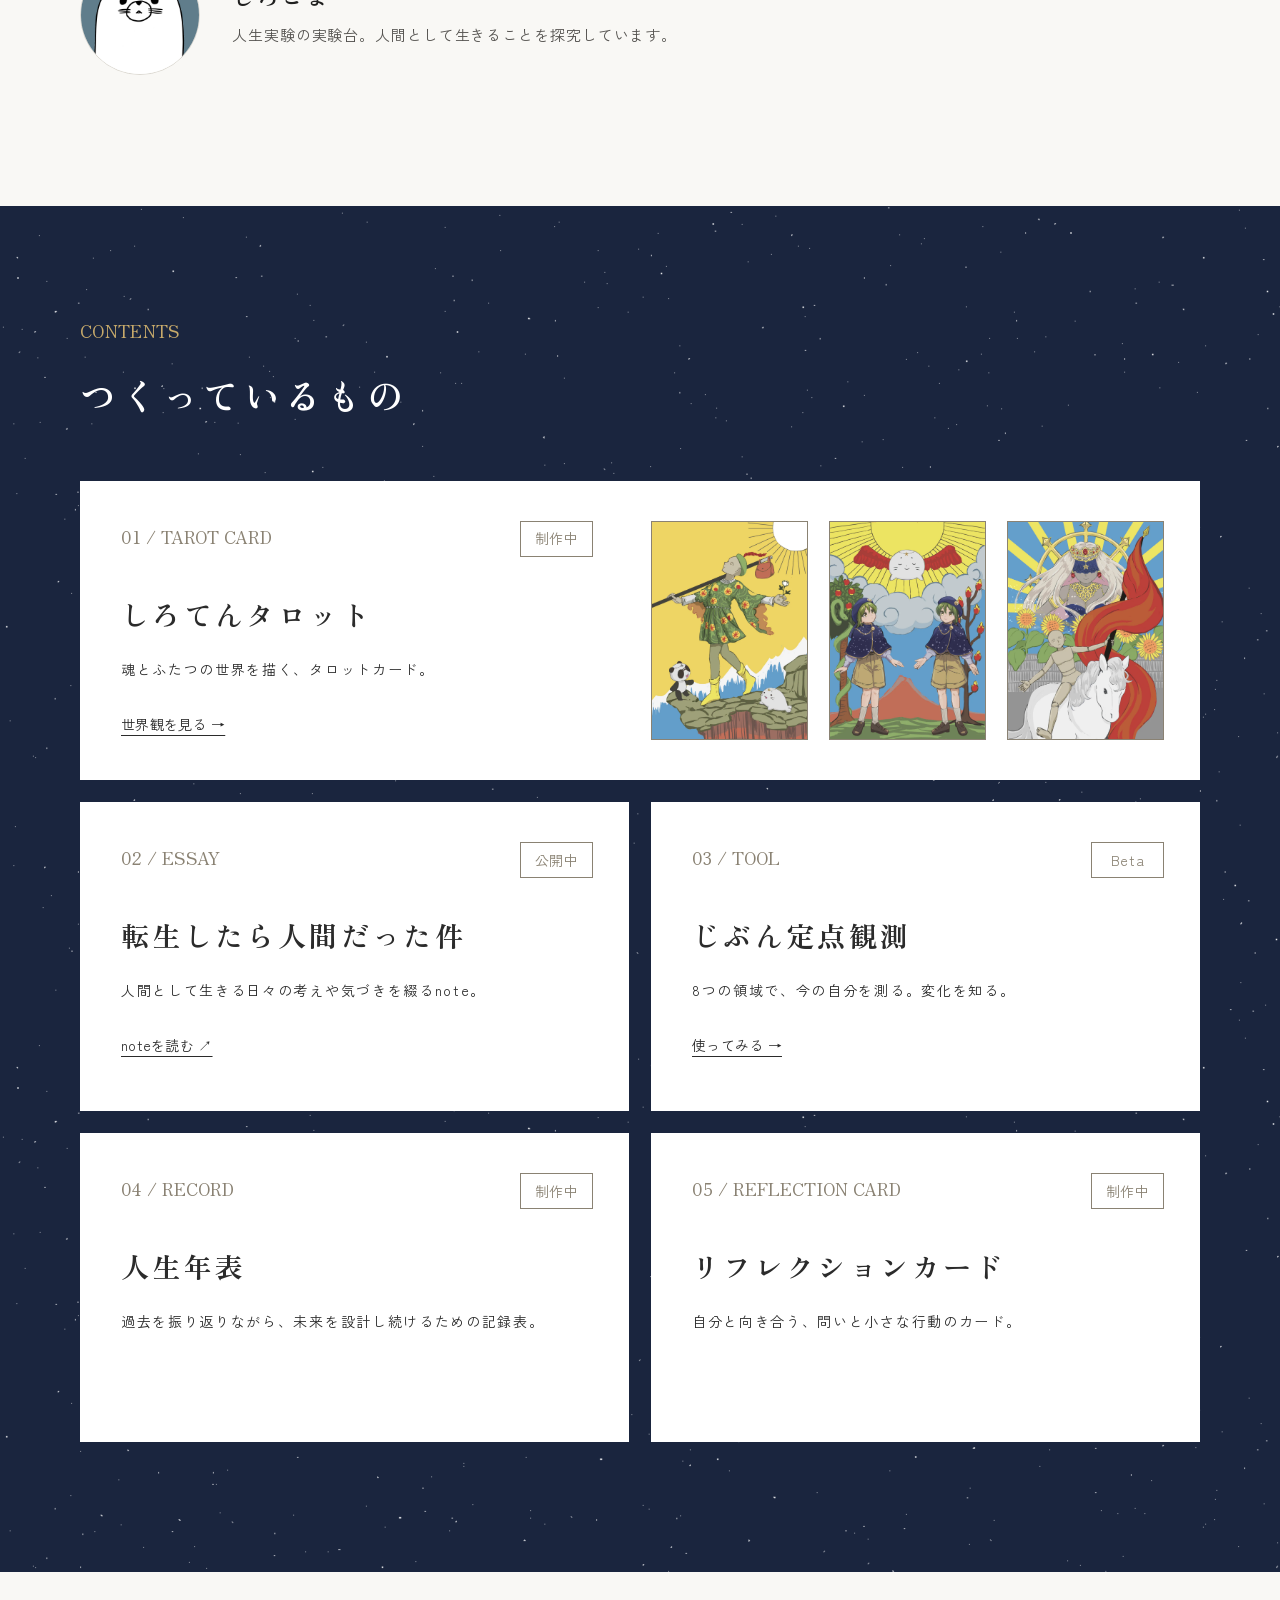
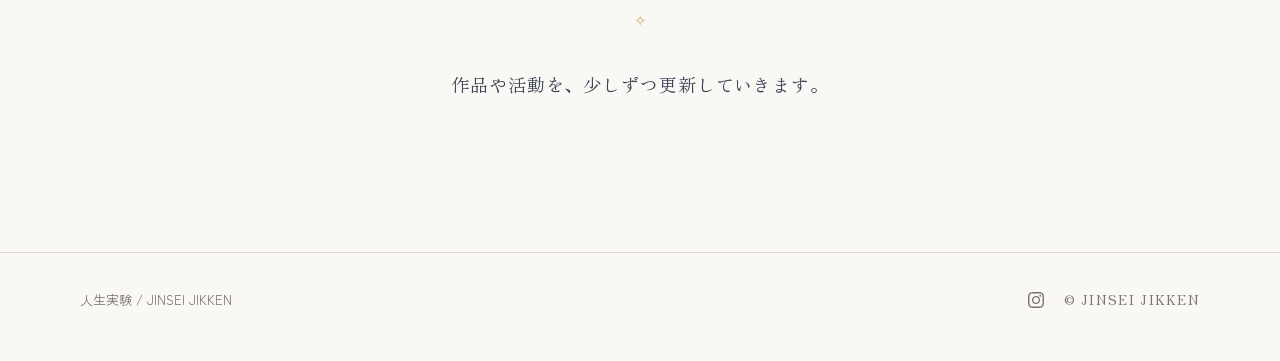
==== commit 4a3fe298: "Label work 03 as Beta Co-Authored-By: Claude Opus 5.5 <noreply@anthropic.com>" ====
--- a/index.html
+++ b/index.html
@@ -79,7 +79,7 @@
             <a class="more" href="https://note.com/jinsei_jikken" target="_blank" rel="noopener noreferrer">noteを読む ↗</a>
           </article>
           <article class="work">
-            <div class="work-top"><span class="num">03 / TOOL</span><span class="status">公開中</span></div>
+            <div class="work-top"><span class="num">03 / TOOL</span><span class="status">Beta</span></div>
             <h3>じぶん定点観測</h3>
             <p>8つの領域で、今の自分を測る。変化を知る。</p>
             <a class="more" href="jibun-teiten/">使ってみる →</a>
--- a/assets/css/style.css
+++ b/assets/css/style.css
@@ -330,11 +330,21 @@
    カンプ外のページ。トップと同じ配色・書体・部品で構成
    ========================================================= */
 .subhero {
+  position: relative;
   color: var(--white);
-  background:
-    url("../images/bg/stars-b.png") center 40px / max(95%, 1100px) auto no-repeat,
-    var(--night);
-}
+  background: var(--night);
+}
+/* 星は文字のない右側だけに見せる（左の文字に重ならないよう、左から右へ徐々に表示） */
+.subhero::before {
+  content: "";
+  position: absolute;
+  inset: 0;
+  background: url("../images/bg/stars-b.png") center 40px / max(95%, 1100px) auto no-repeat;
+  -webkit-mask-image: linear-gradient(to right, transparent 0, transparent 50%, #000 72%);
+  mask-image: linear-gradient(to right, transparent 0, transparent 50%, #000 72%);
+  pointer-events: none;
+}
+.subhero > * { position: relative; z-index: 1; }
 .subhero a:focus-visible { outline-color: var(--white); }
 .subhero-body { padding: 72px 0 96px; }
 .subhero-num {
@@ -546,7 +556,12 @@
   .footer { padding: 26px 0 36px; }
   .footer-inner { flex-direction: column; align-items: flex-start; gap: 4px; font-size: 12px; }
   /* 作品ページ：しろてんタロット */
-  .subhero { background-size: 760px auto, auto; background-position: center 30px, 0 0; }
+  .subhero::before {
+    background-size: 760px auto;
+    background-position: center 30px;
+    -webkit-mask-image: linear-gradient(to right, transparent 0, transparent 62%, #000 88%);
+    mask-image: linear-gradient(to right, transparent 0, transparent 62%, #000 88%);
+  }
   .subhero-body { padding: 48px 0 64px; }
   .subhero-num { font-size: 15px; gap: 14px; }
   .subhero-title { font-size: 28px; letter-spacing: .1em; }
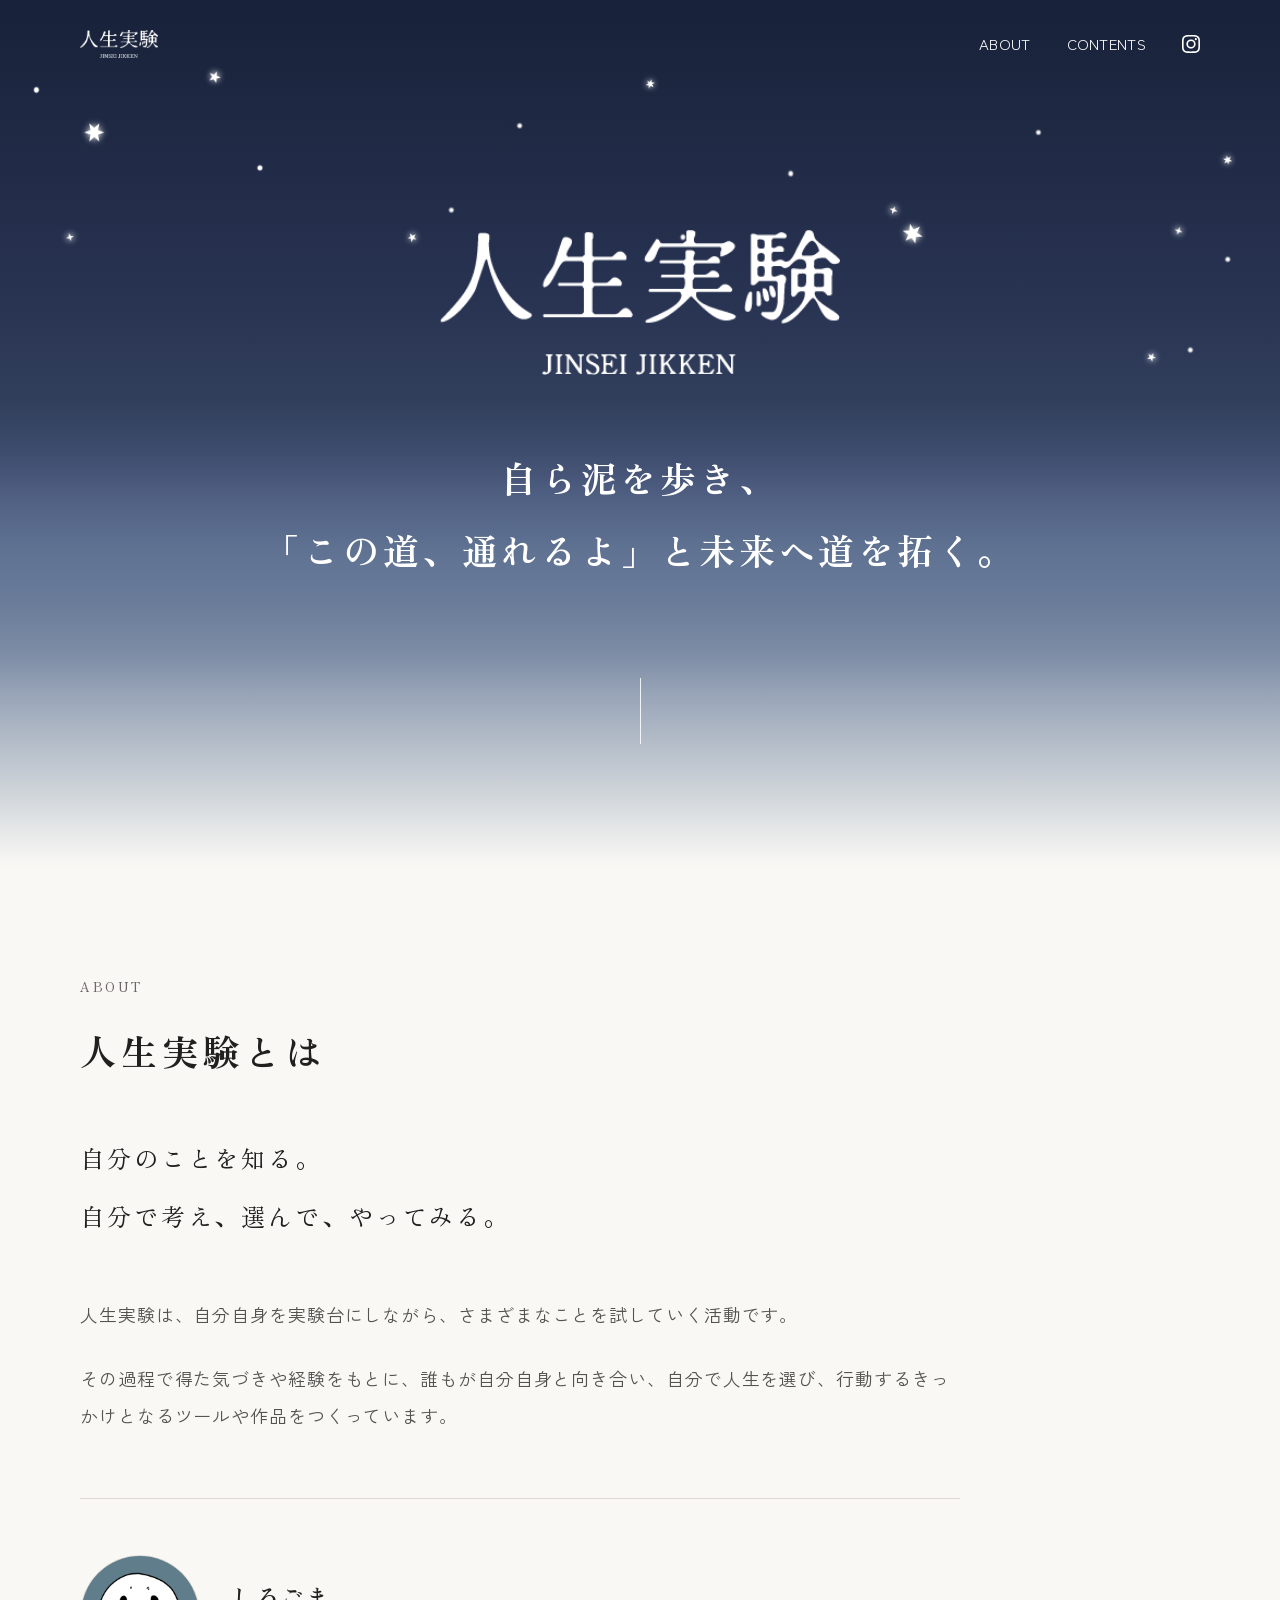
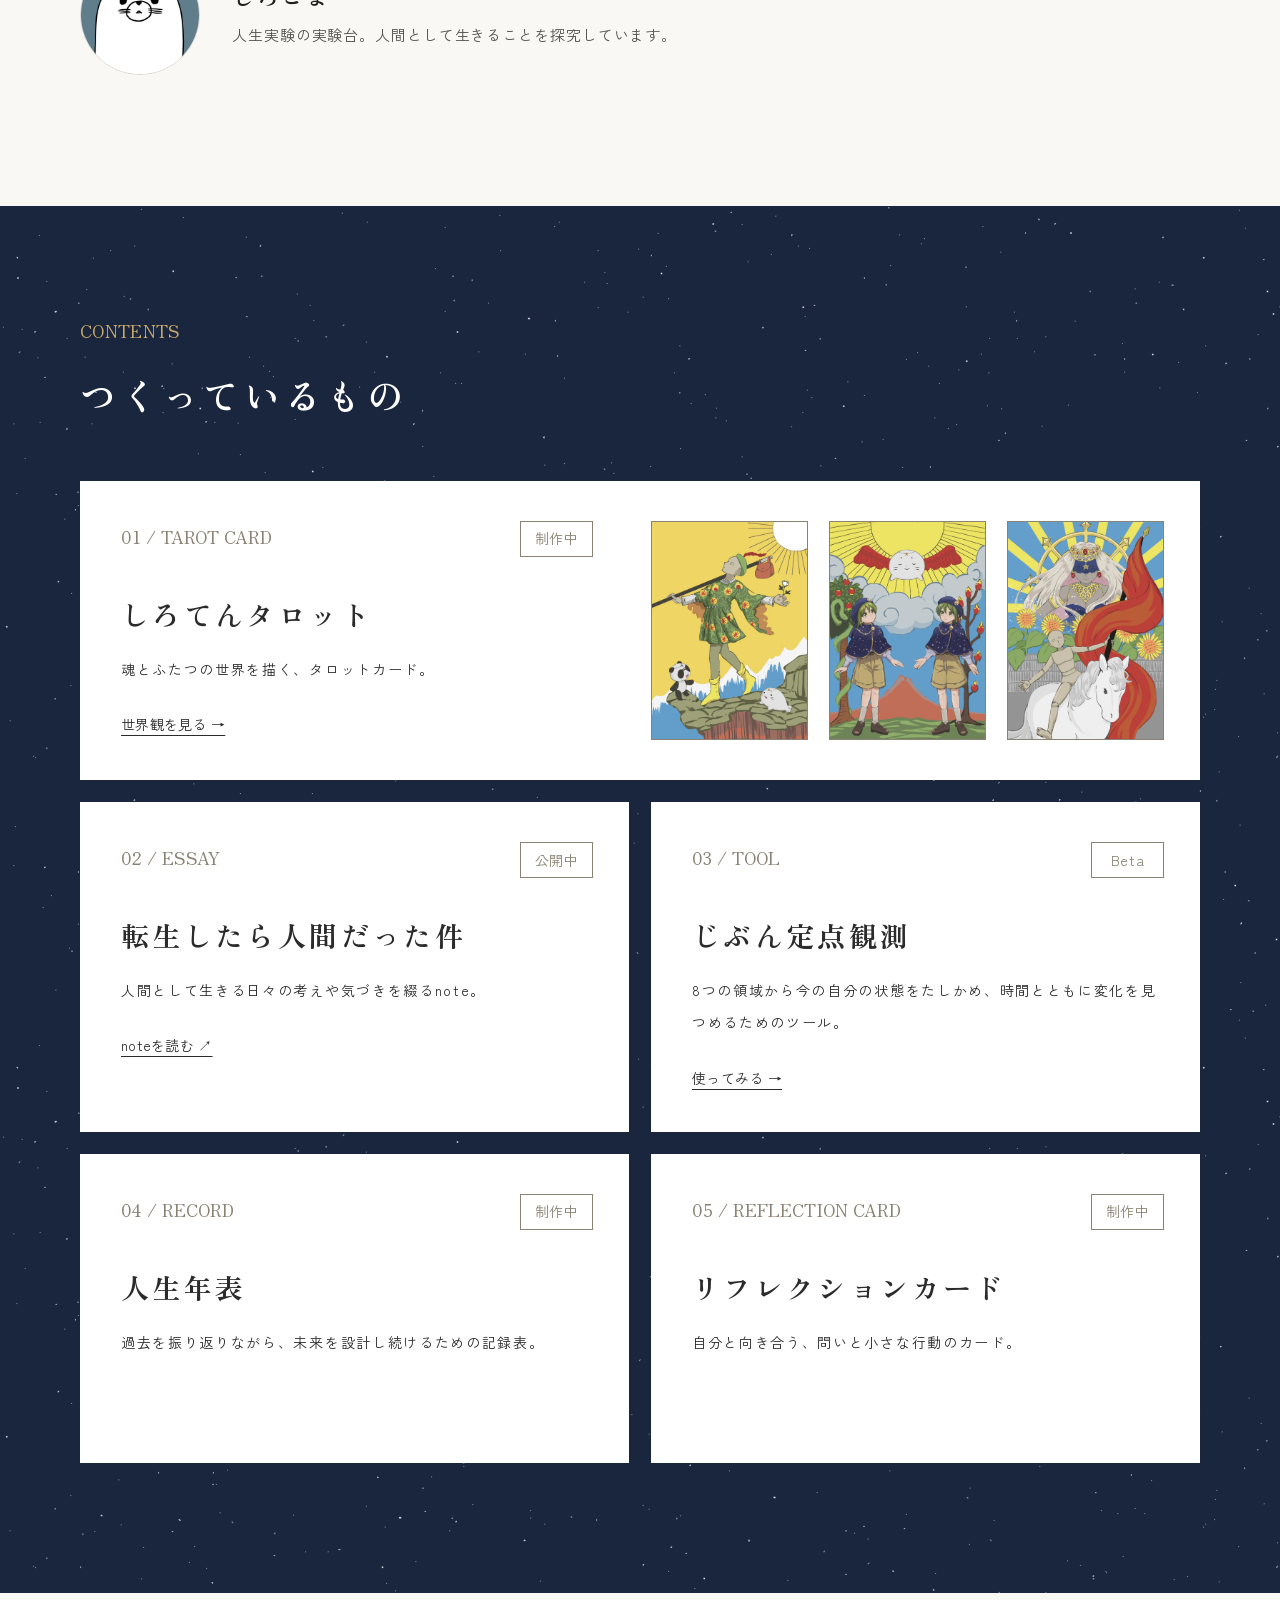
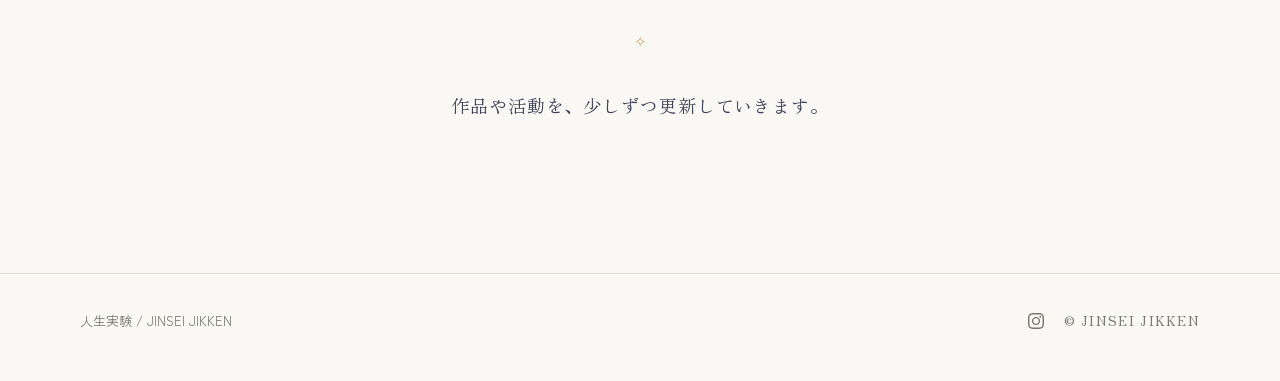
==== commit 82021401: "Update work 03 description Co-Authored-By: Claude Opus 5.5 <noreply@anthropic.com>" ====
--- a/index.html
+++ b/index.html
@@ -81,7 +81,7 @@
           <article class="work">
             <div class="work-top"><span class="num">03 / TOOL</span><span class="status">Beta</span></div>
             <h3>じぶん定点観測</h3>
-            <p>8つの領域で、今の自分を測る。変化を知る。</p>
+            <p>8つの領域から今の自分の状態をたしかめ、時間とともに変化を見つめるためのツール。</p>
             <a class="more" href="jibun-teiten/">使ってみる →</a>
           </article>
           <article class="work">
--- a/assets/css/style.css
+++ b/assets/css/style.css
@@ -421,8 +421,10 @@
   line-height: 2.1;
   letter-spacing: .08em;
   color: #3f4356;
-  /* 文節の切れ目で折り返し、行末に1〜2文字だけ残らないようにする（対応ブラウザのみ。非対応でも通常の折り返し） */
-  word-break: auto-phrase;
+  /* 改行の位置：HTMLに入れた <wbr>（改行してよい位置）と「、」「。」でだけ改行する（keep-all）。
+     どのブラウザでも同じ。入りきらない場合だけ途中で折り返す。文章を足すときは <wbr> も入れること */
+  word-break: keep-all;
+  overflow-wrap: anywhere;
   text-wrap: pretty;
 }
 .story-text .story-end { margin: 40px 0 0; color: var(--ink); }
@@ -572,7 +574,8 @@
   .story-body { grid-template-columns: 1fr; gap: 40px; margin-top: 40px; }
   .story-figure { width: 140px; margin: 0 auto; }
   .story-figure figcaption { font-size: 13px; }
-  .story-text p { font-size: 15px; line-height: 2; letter-spacing: .04em; margin-bottom: 16px; }
+  /* スマホは画面が狭く、文節で区切ると行の長さがばらばらになるため、普通に行いっぱいまで詰めて改行する */
+  .story-text p { font-size: 15px; line-height: 2; letter-spacing: .04em; margin-bottom: 16px; word-break: normal; overflow-wrap: normal; }
   .story-text .story-end { margin-top: 32px; }
   .making { padding-bottom: 24px; }
   .making-text { margin-top: 40px; }
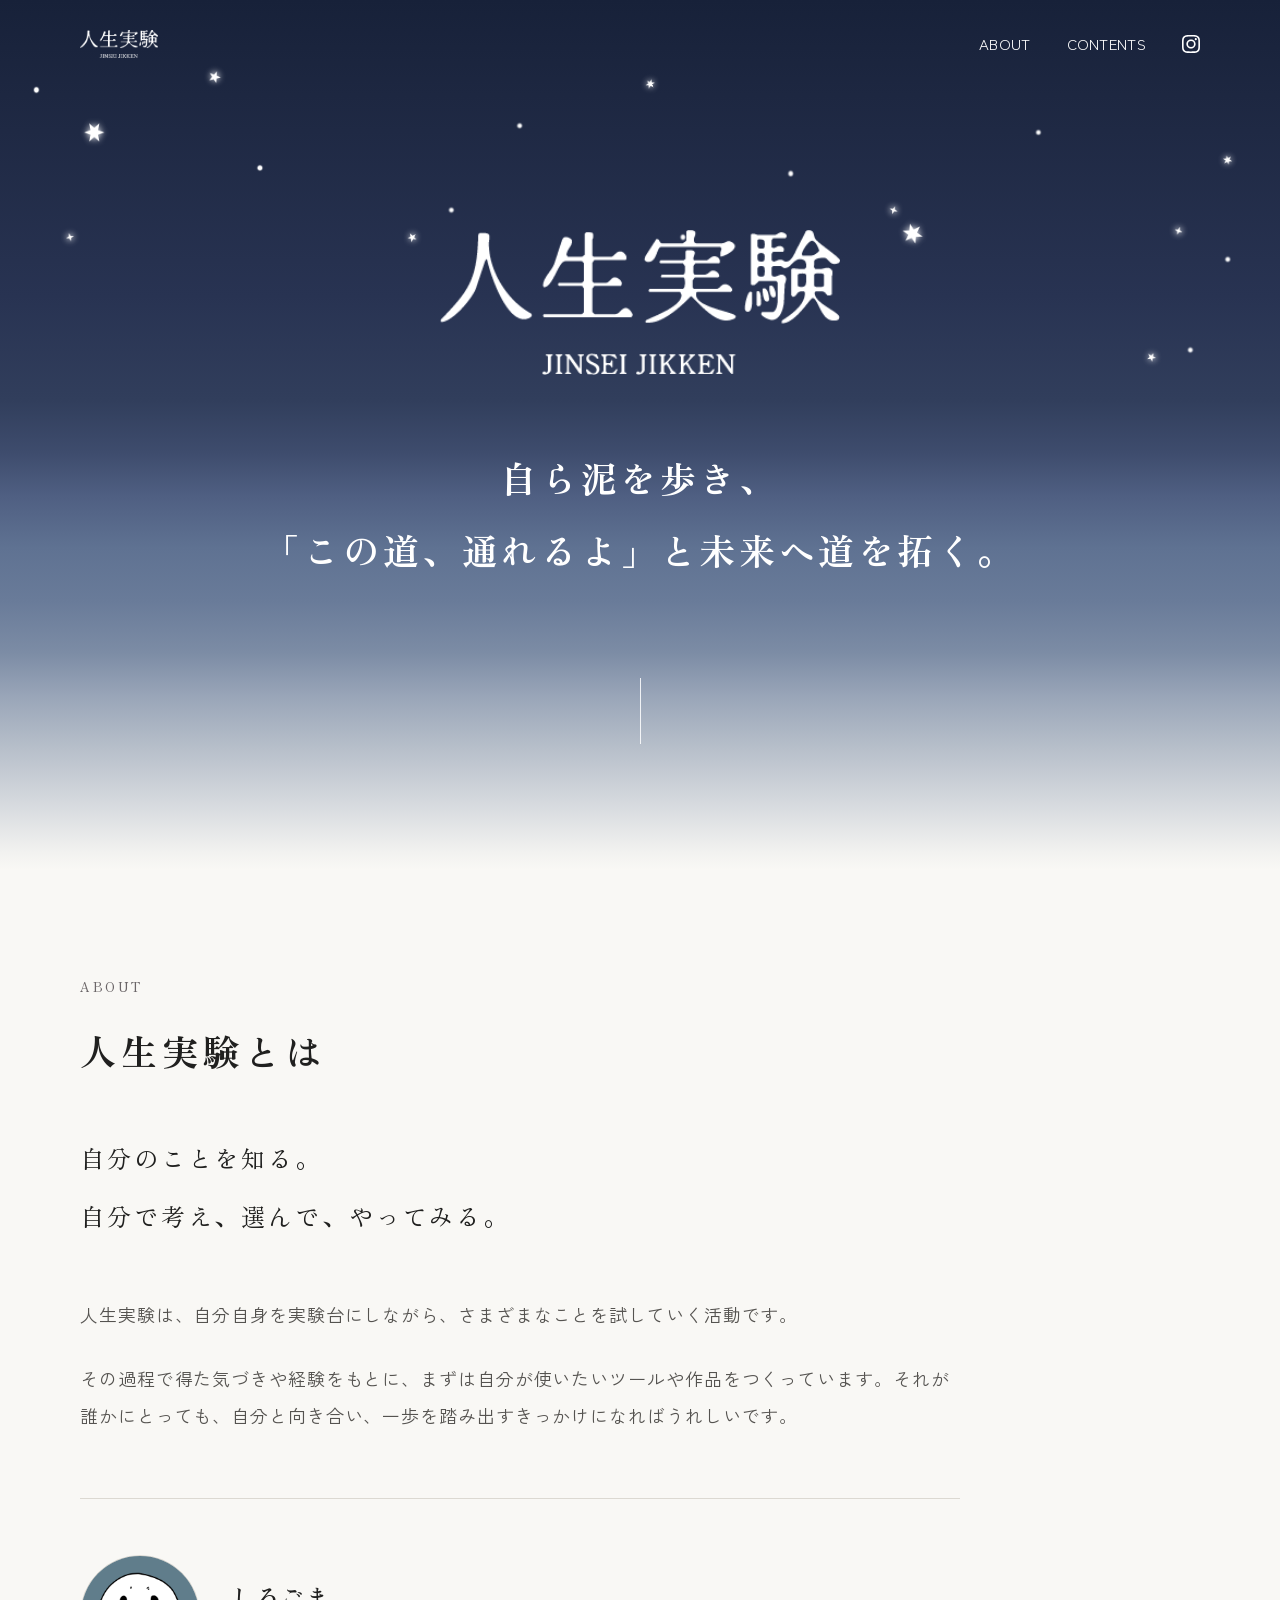
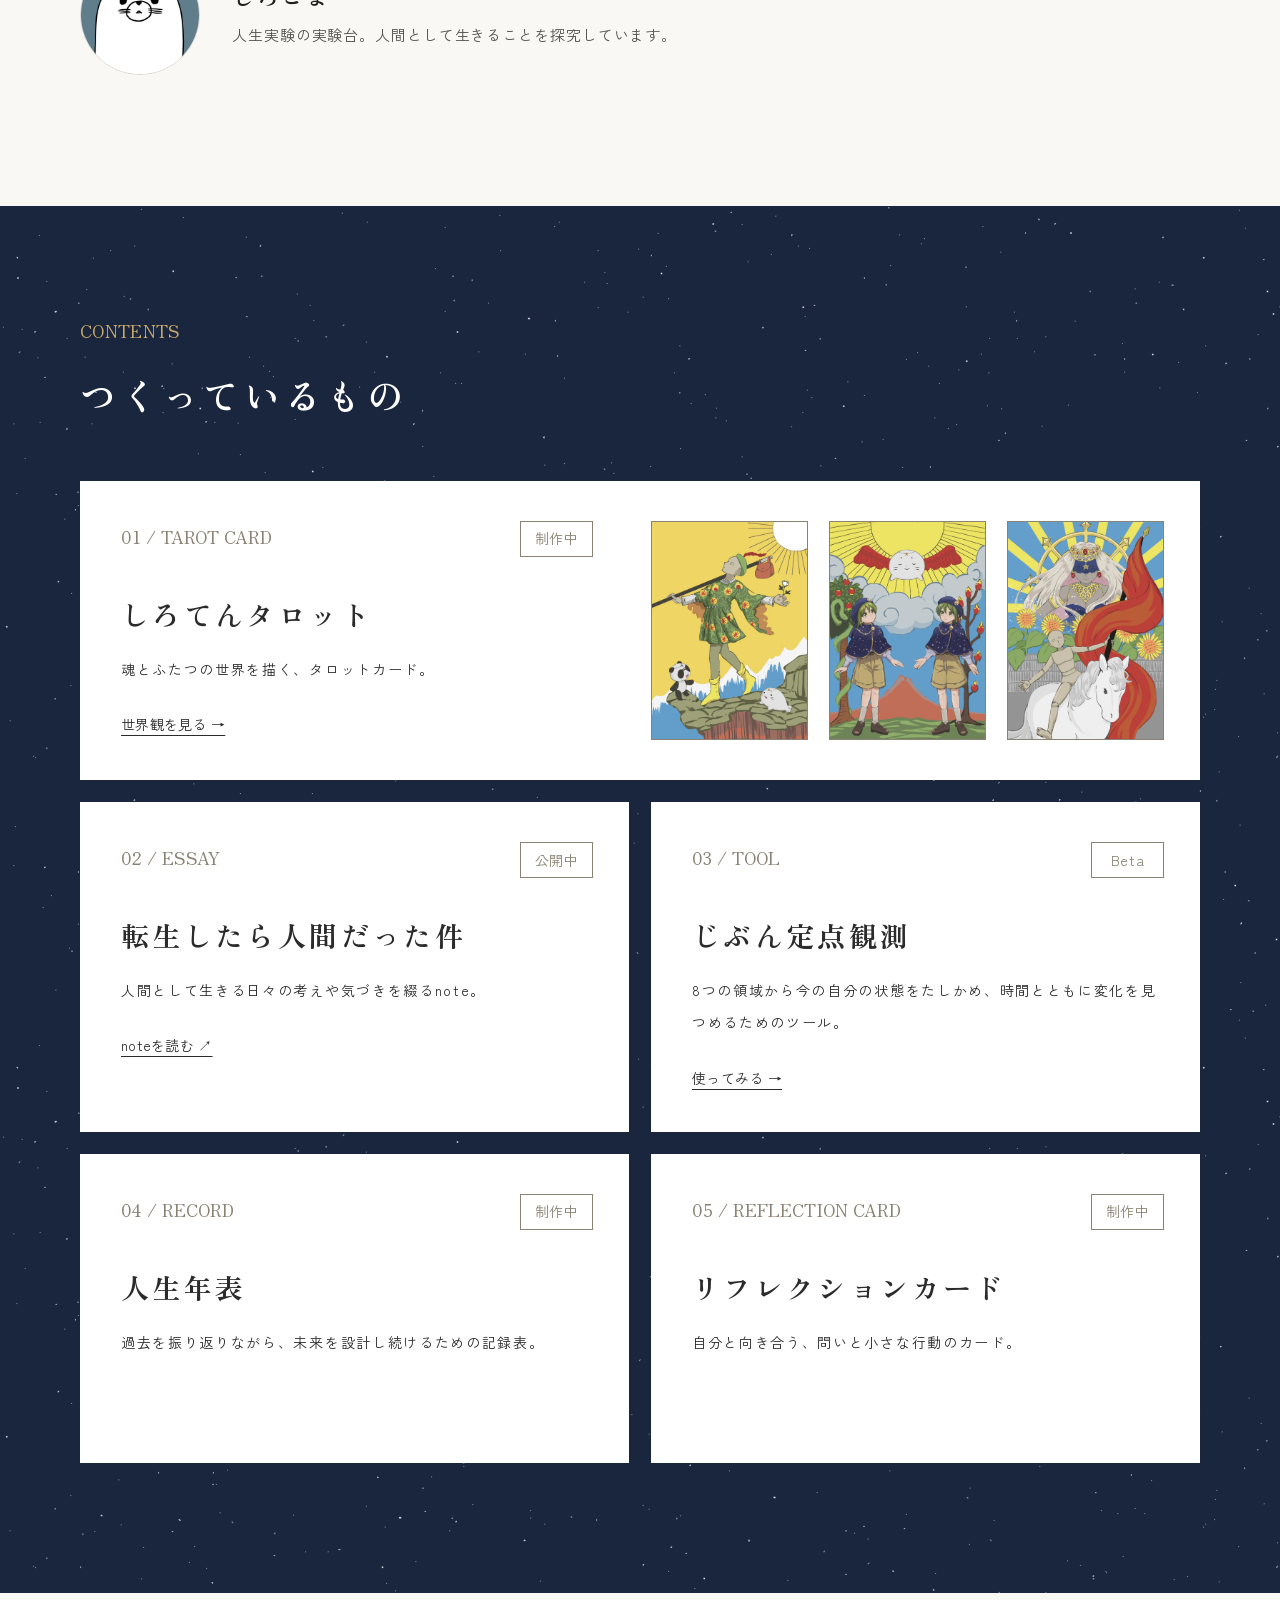
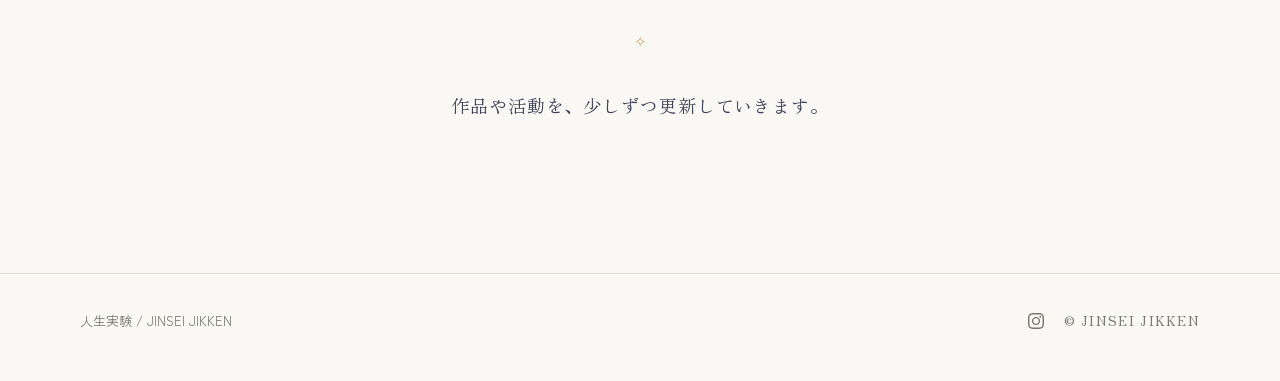
==== commit a52e9b48: "Reword ABOUT: make what I want to use, hoping it helps someone Co-Authored-By: Claude Opus 5.5 <nore" ====
--- a/index.html
+++ b/index.html
@@ -39,7 +39,7 @@
         <div class="about-text">
           <p class="lead">自分のことを知る。<br>自分で考え、選んで、やってみる。</p>
           <p>人生実験は、自分自身を実験台にしながら、さまざまなことを試していく活動です。</p>
-          <p>その過程で得た気づきや経験をもとに、誰もが自分自身と向き合い、自分で人生を選び、行動するきっかけとなるツールや作品をつくっています。</p>
+          <p>その過程で得た気づきや経験をもとに、まずは自分が使いたいツールや作品をつくっています。それが誰かにとっても、自分と向き合い、一歩を踏み出すきっかけになればうれしいです。</p>
         </div>
         <!-- プロフィール：画像が未配置の場合は画像だけ非表示 -->
         <div class="profile">
--- a/assets/css/style.css
+++ b/assets/css/style.css
@@ -142,6 +142,7 @@
   color: var(--body);
 }
 .about-text p:last-child { margin-bottom: 0; }
+.about-text p { text-wrap: pretty; } /* 最後の行に1〜2文字だけ残らないように（対応ブラウザのみ） */
 .about-text .lead {
   margin-bottom: 52px;
   font-family: var(--serif);
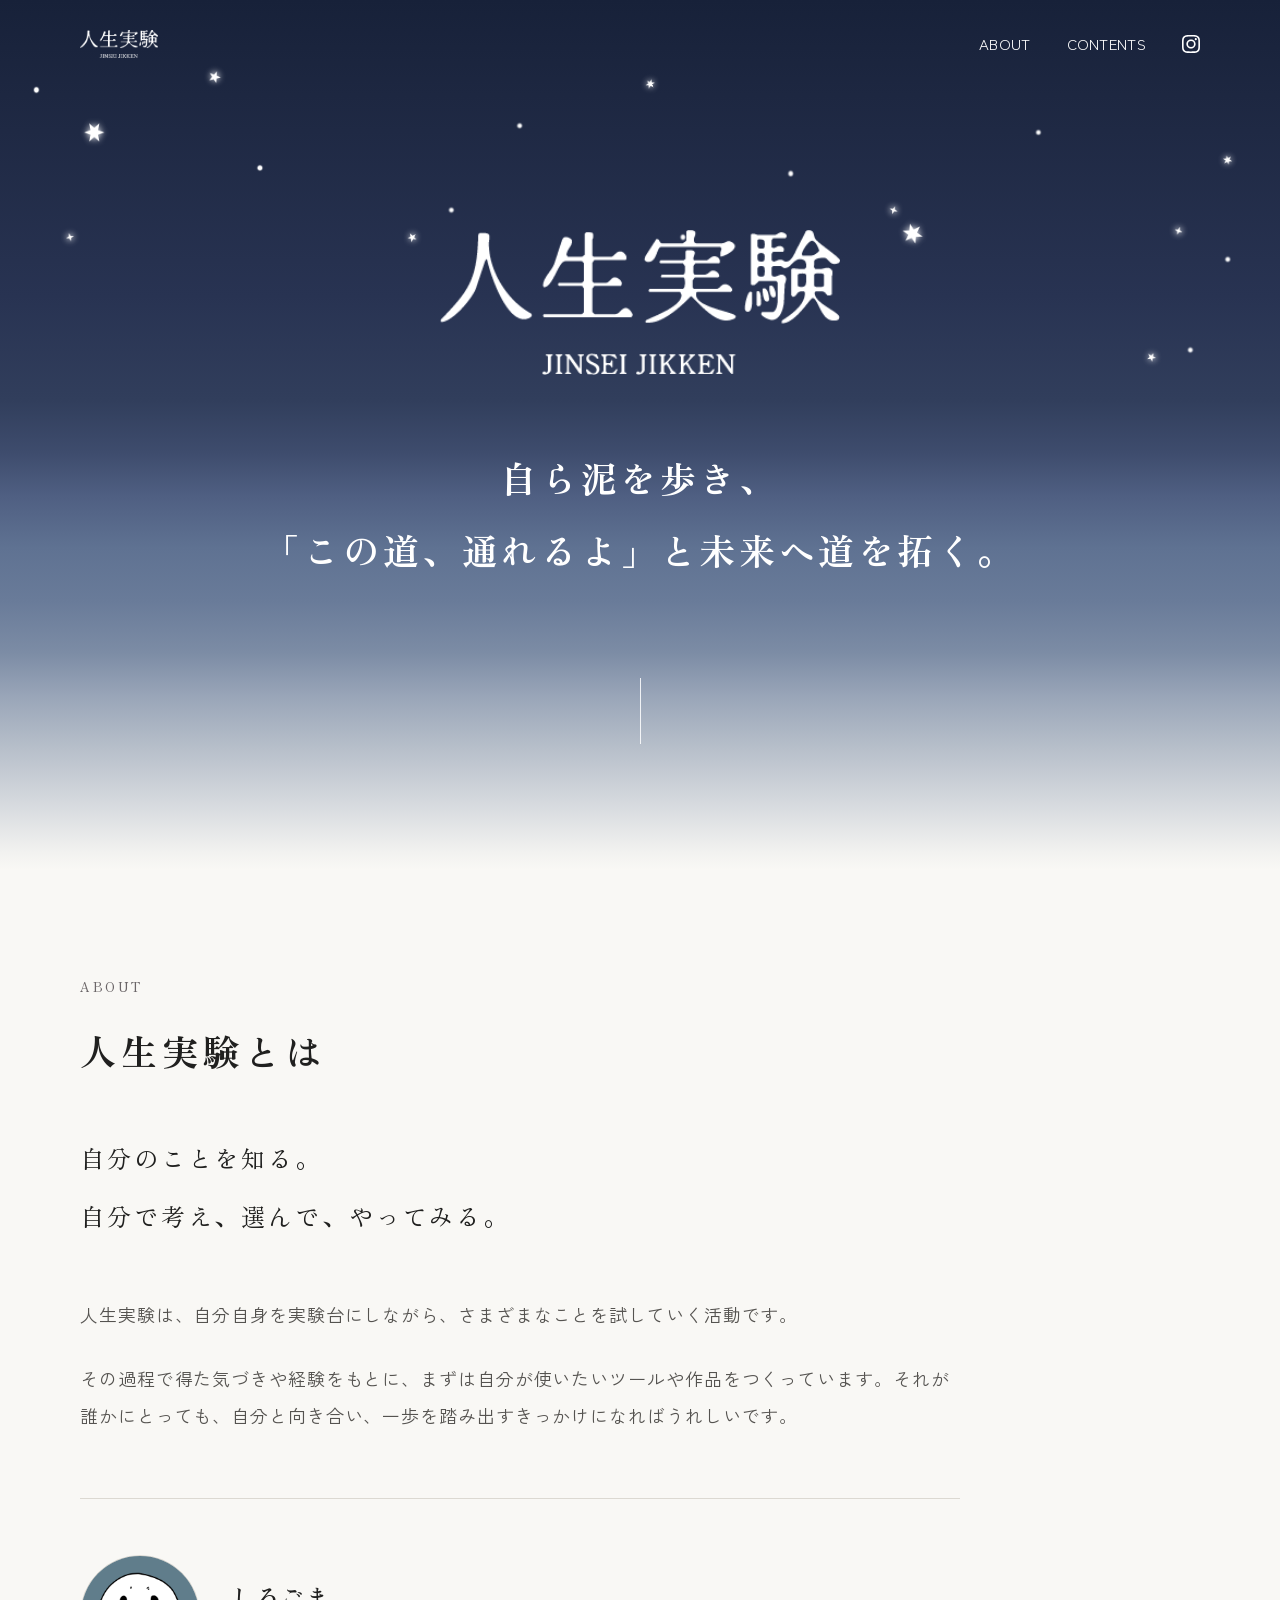
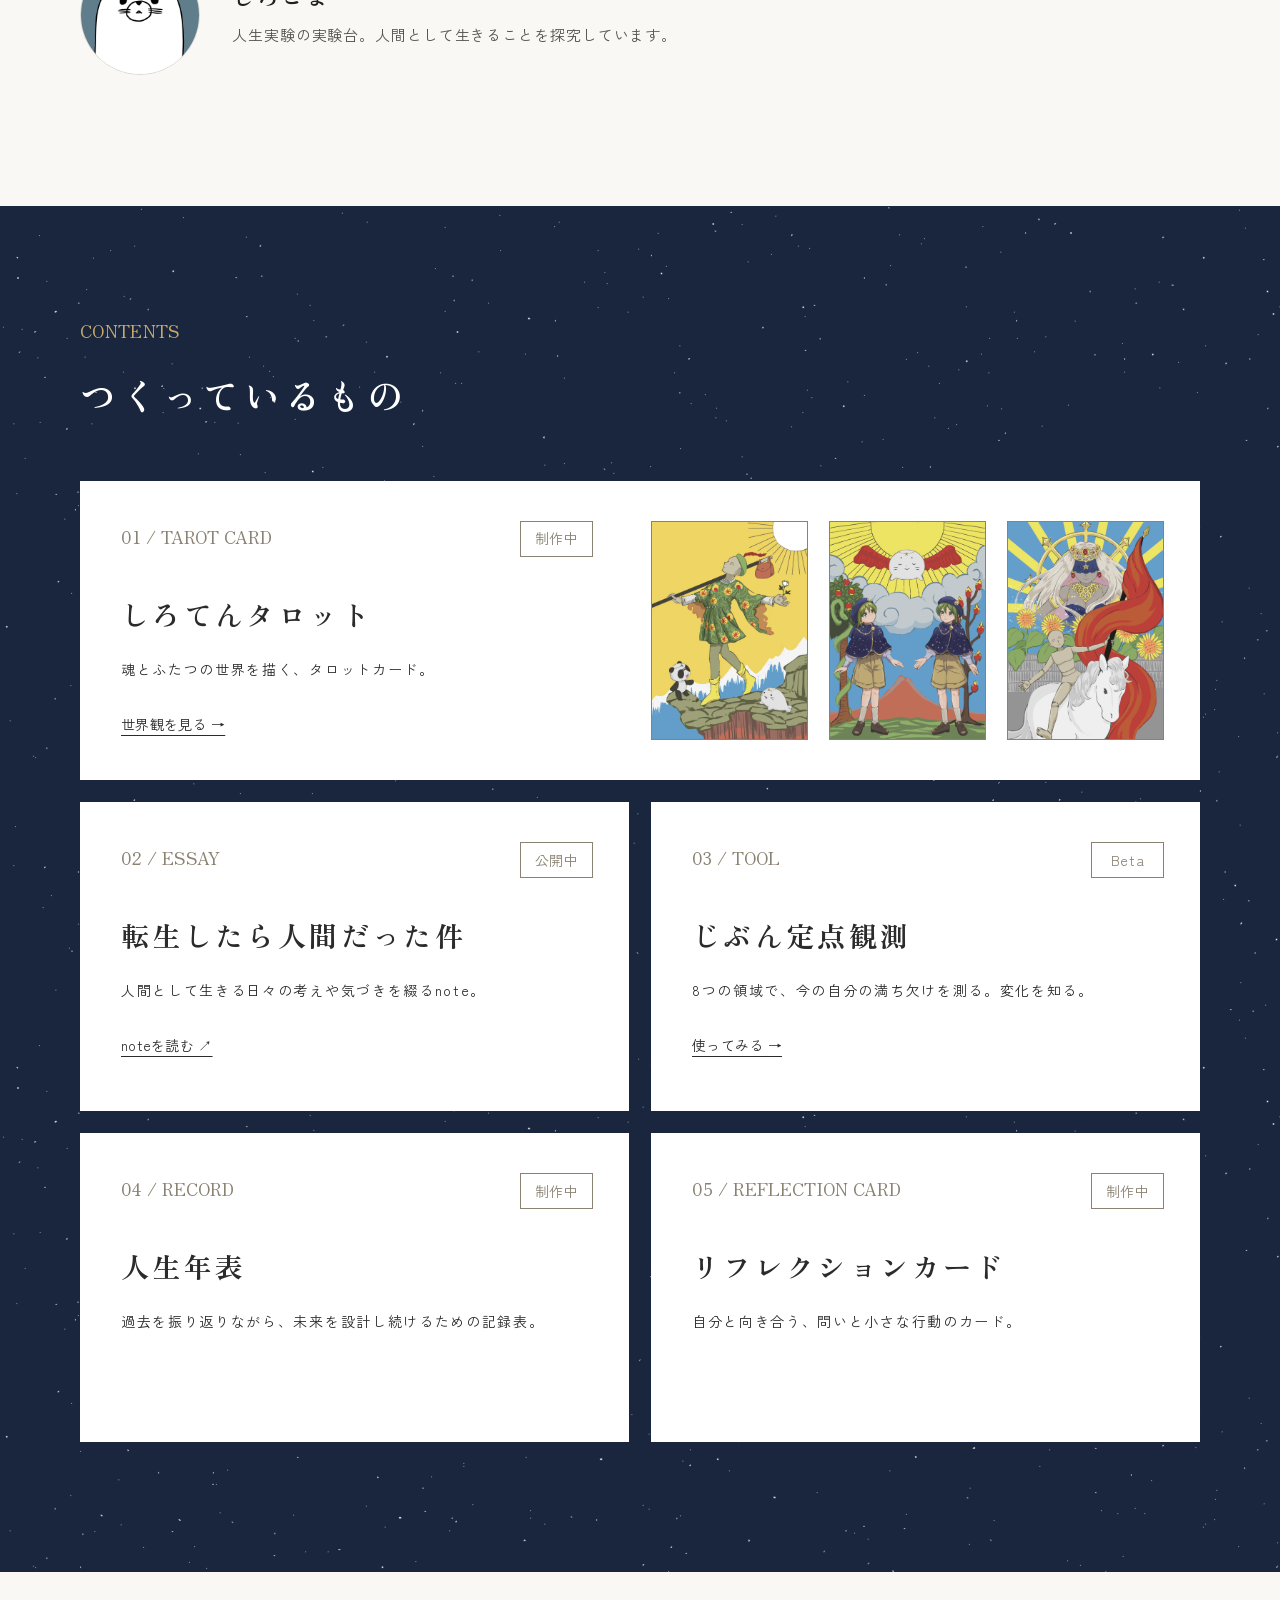
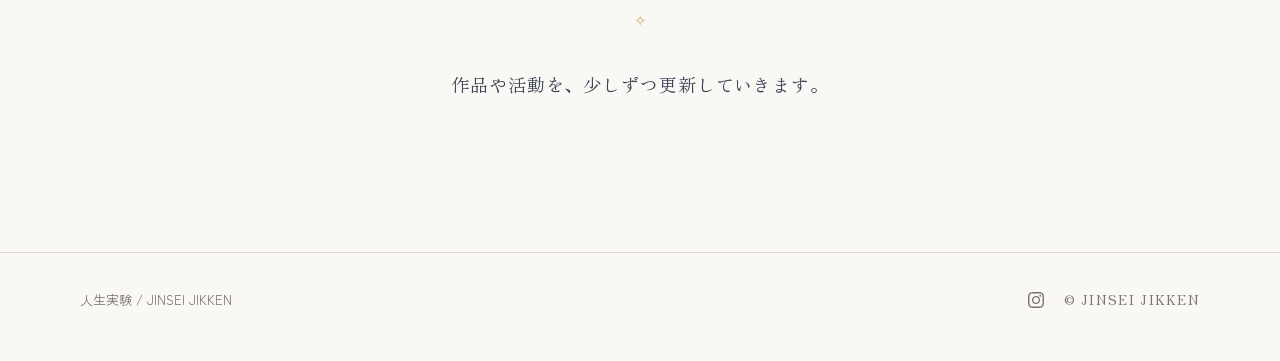
==== commit e904cbba: "作品03の説明文をツールの一文に合わせる Co-Authored-By: Claude Opus 5.5 <noreply@anthropic.com>" ====
--- a/index.html
+++ b/index.html
@@ -81,7 +81,7 @@
           <article class="work">
             <div class="work-top"><span class="num">03 / TOOL</span><span class="status">Beta</span></div>
             <h3>じぶん定点観測</h3>
-            <p>8つの領域から今の自分の状態をたしかめ、時間とともに変化を見つめるためのツール。</p>
+            <p>8つの領域で、<span class="nobr">今の自分の満ち欠けを測る。</span><span class="nobr">変化を知る。</span></p>
             <a class="more" href="jibun-teiten/">使ってみる →</a>
           </article>
           <article class="work">
